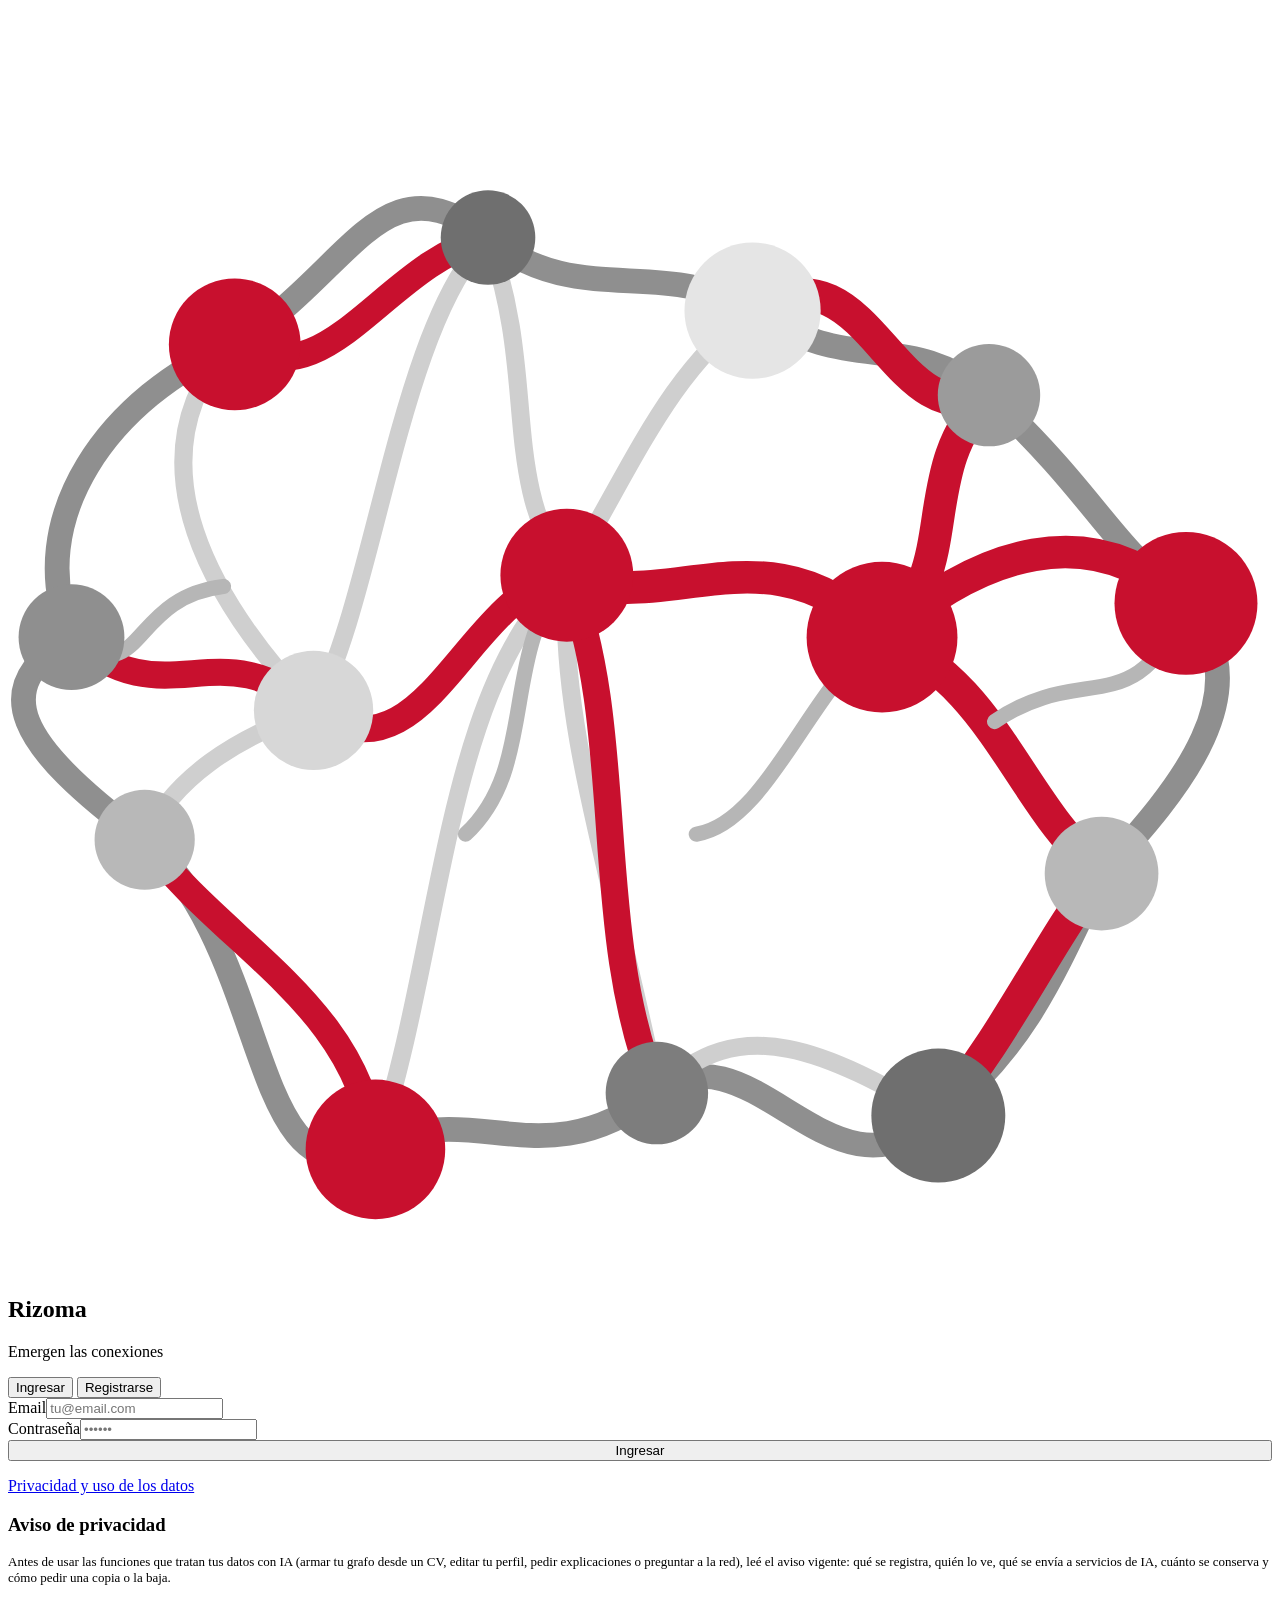
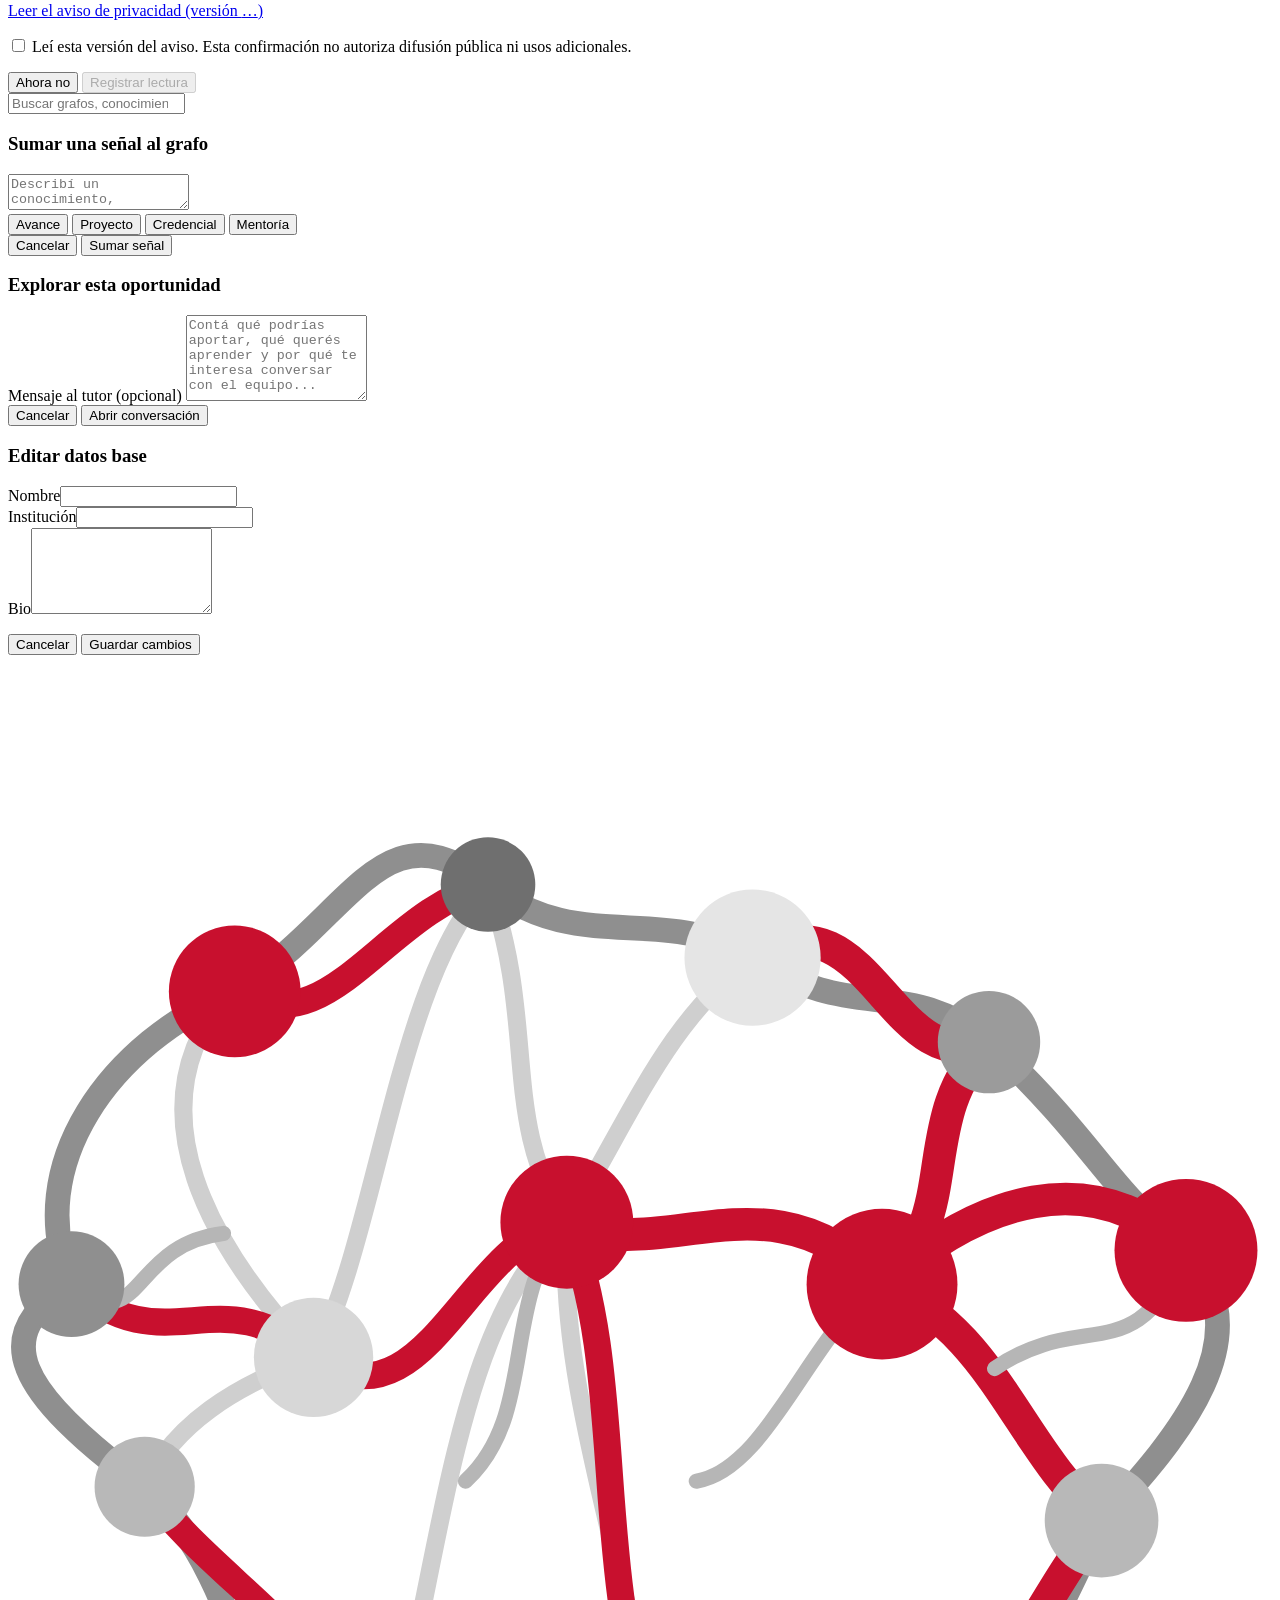
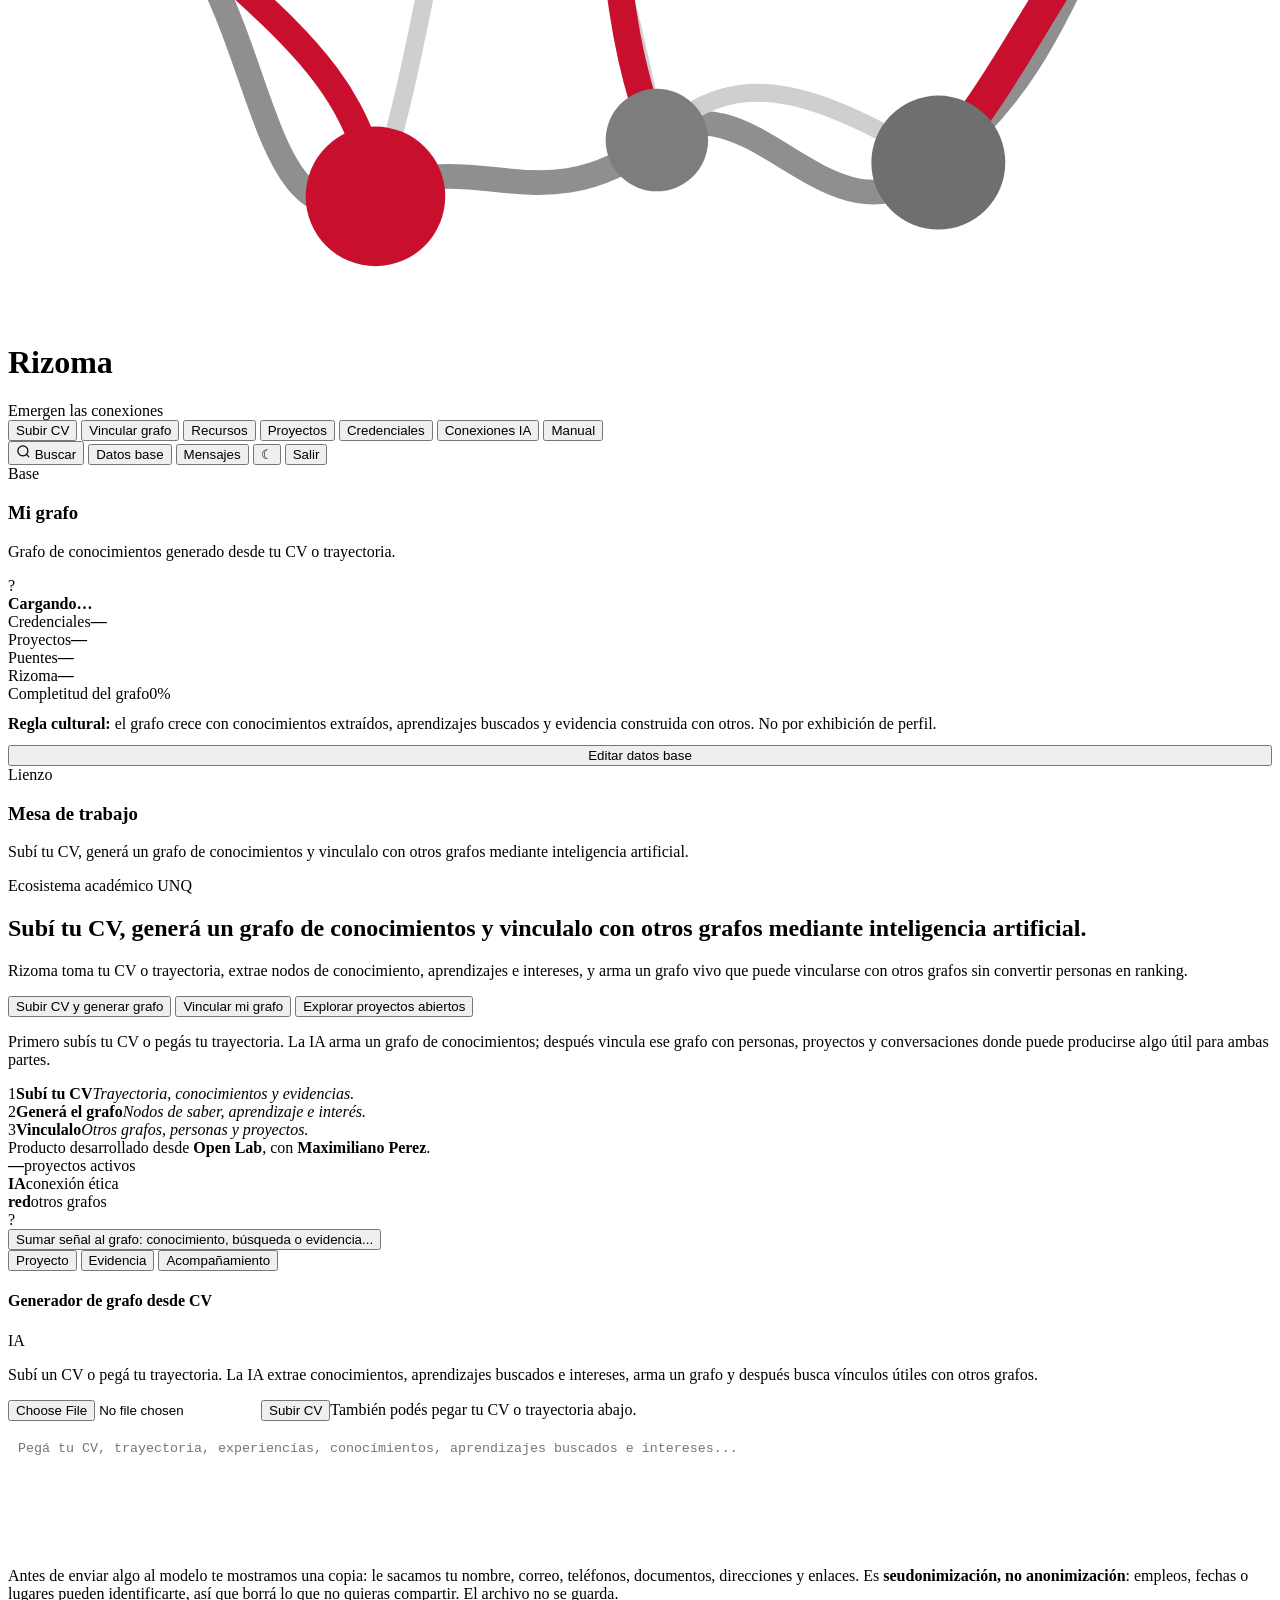
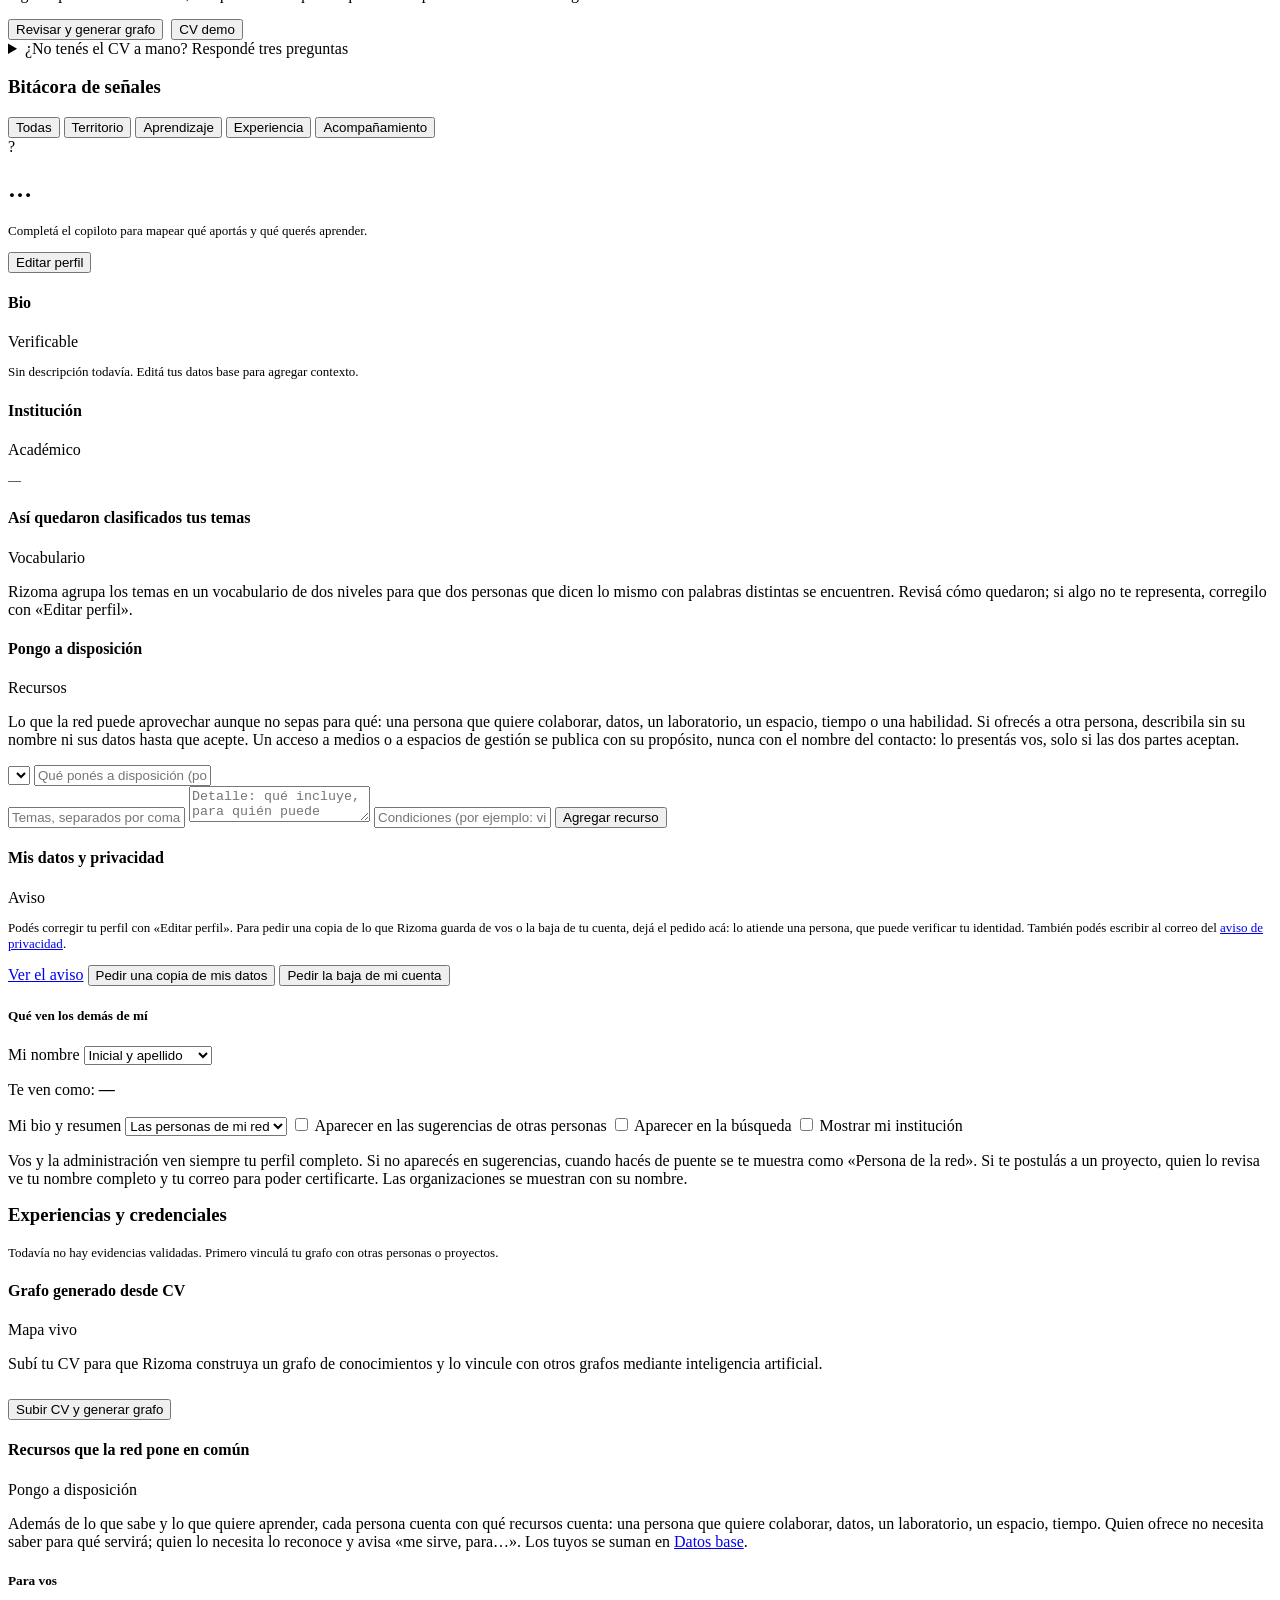
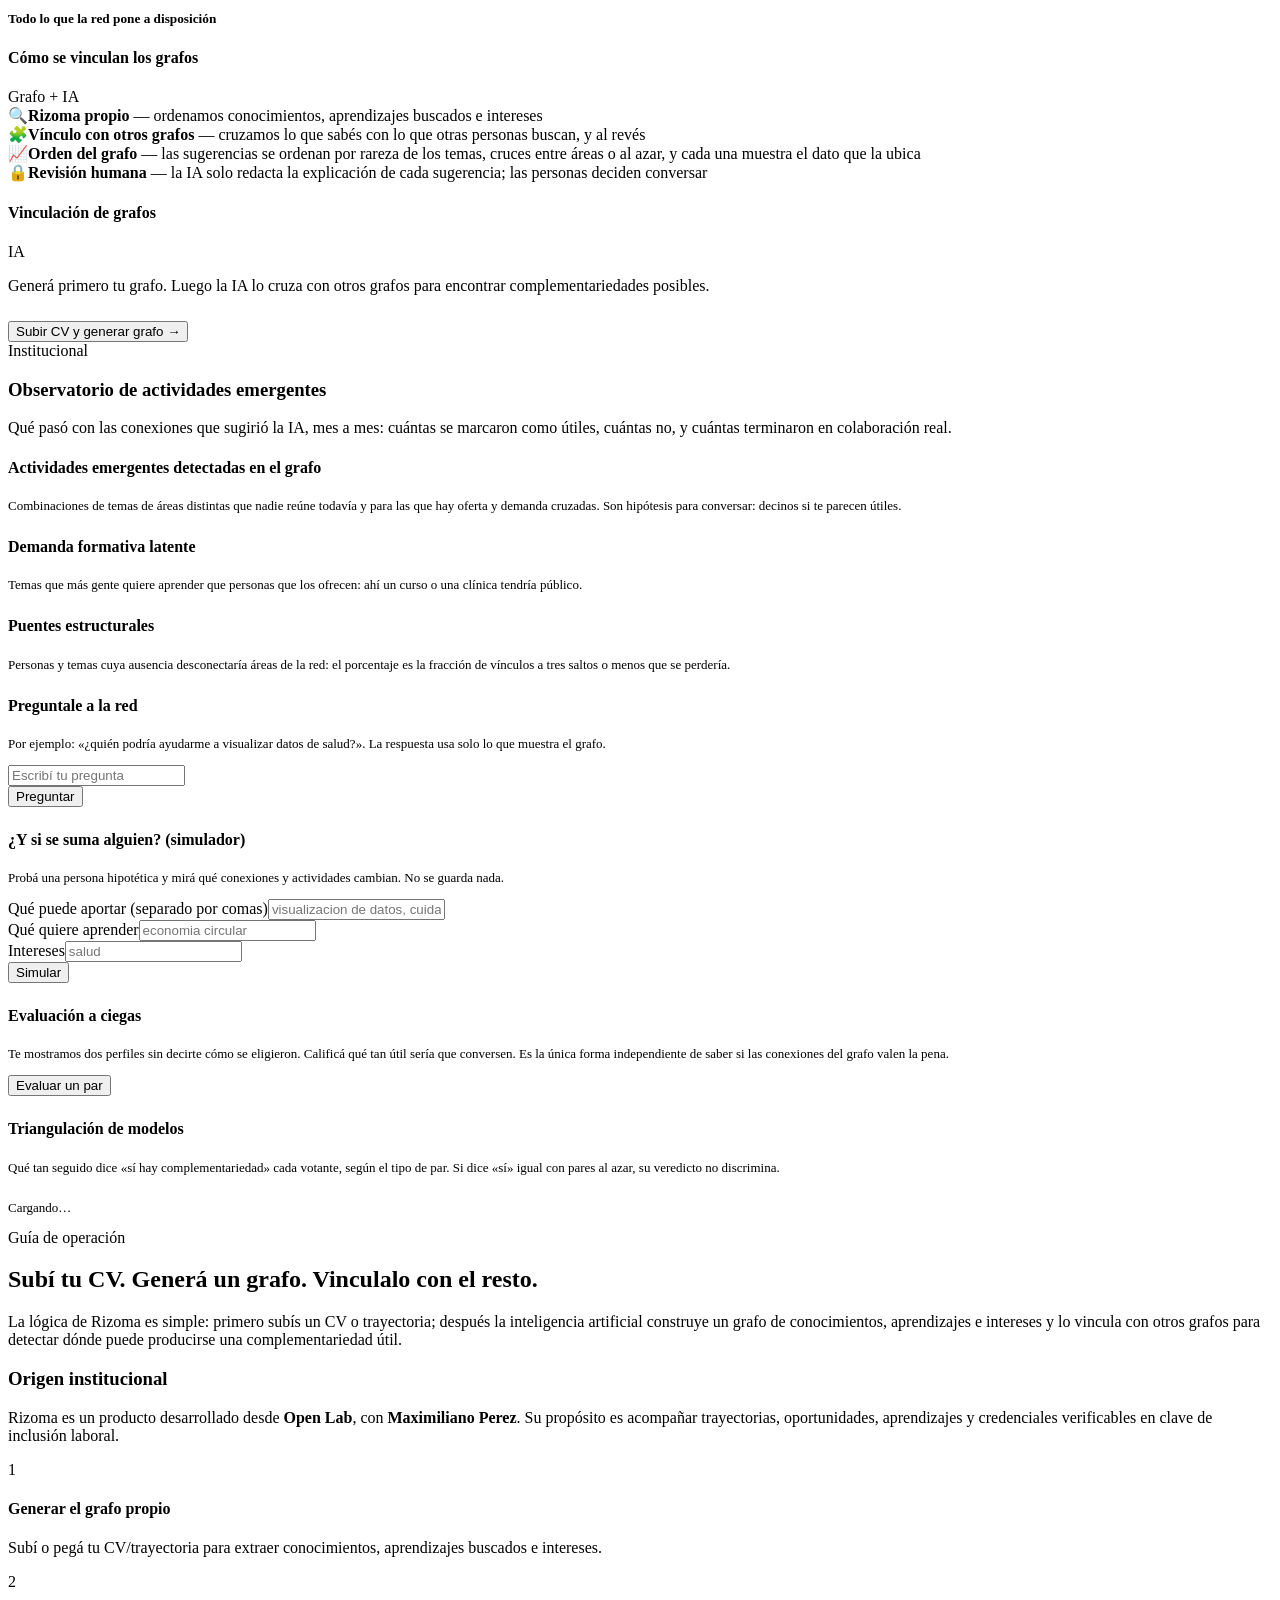
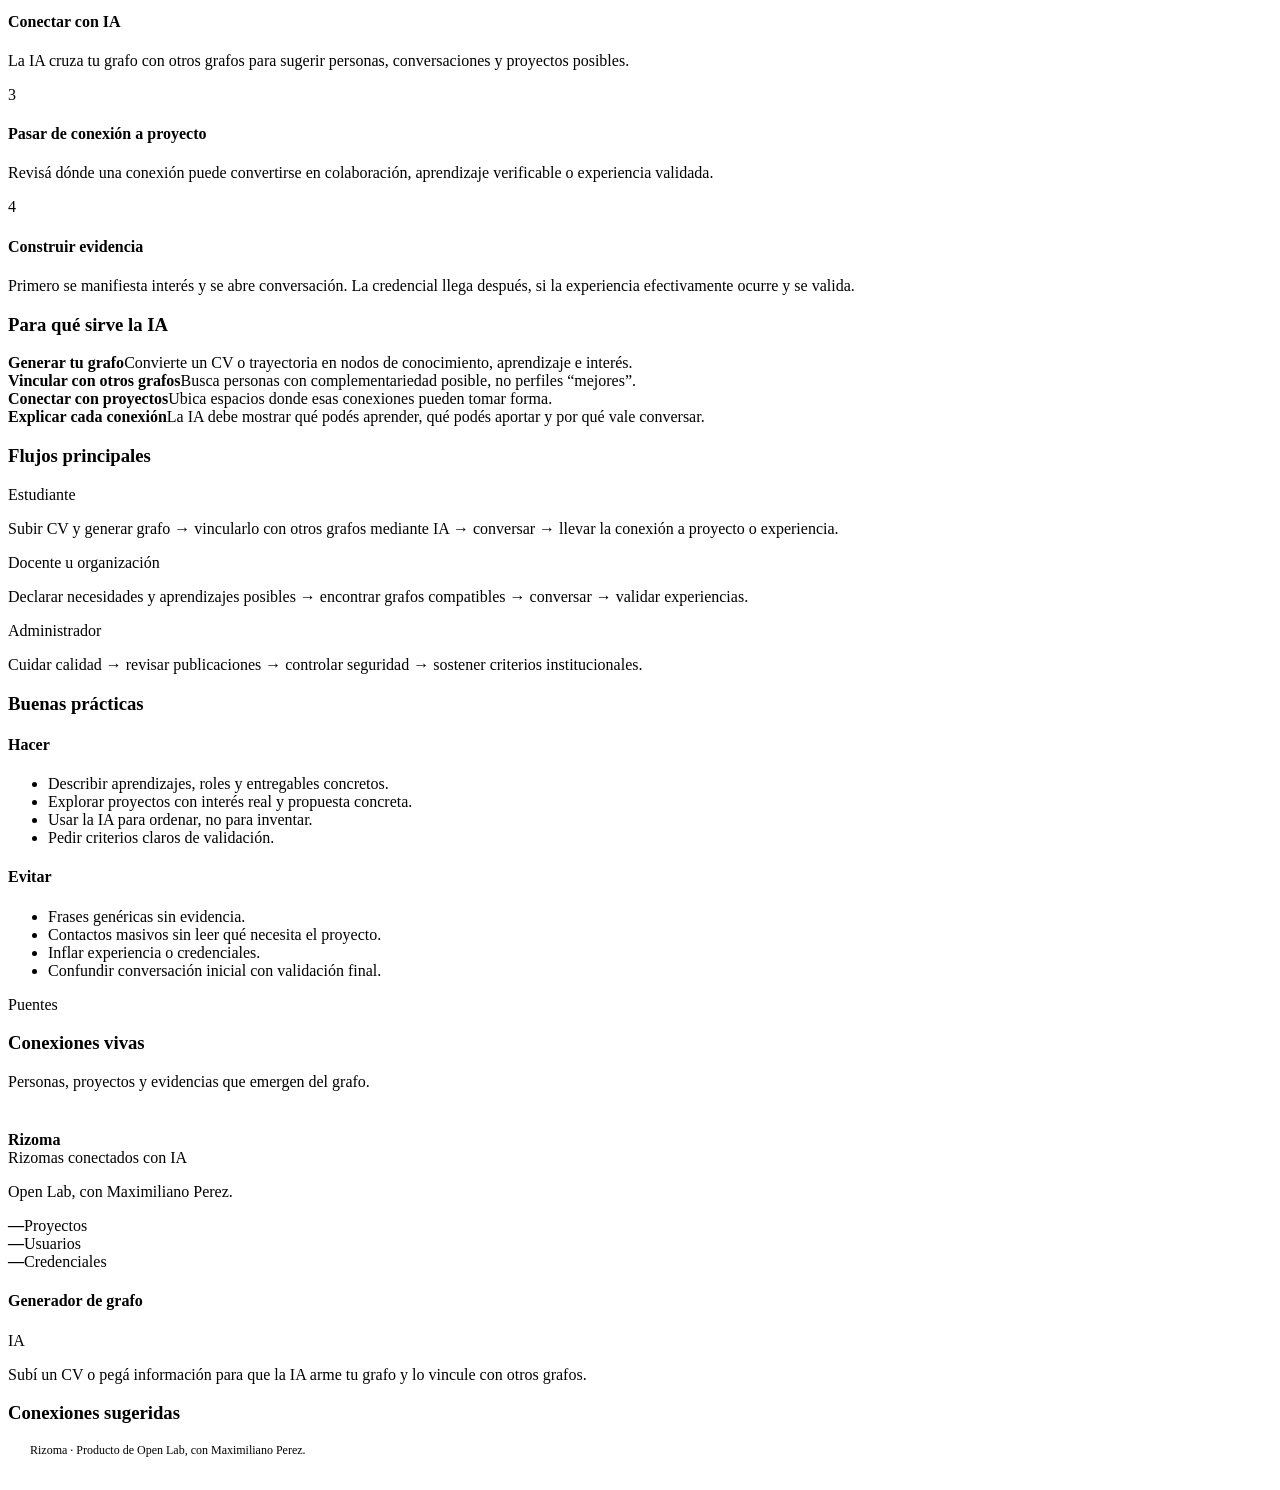
==== static/index.html @ 5f5f24c6 "Rizoma 2.2.0: carga guiada sin CV, temas clasificados, filtro de direcciones y tarjetas - Tres pregu" ====
<!doctype html>
<html lang="es" data-theme="">
<head>
  <meta charset="utf-8">
  <meta name="viewport" content="width=device-width, initial-scale=1">
  <meta name="description" content="Rizoma conecta personas y proyectos a través de los temas que comparten, incluso cuando el vínculo pasa por un tercero. Producto de Open Lab.">
  <title>Rizoma — Emergen las conexiones</title>
  <link rel="icon" href="static/favicon.svg?v=20260808-curves" type="image/svg+xml">
  <link rel="stylesheet" href="static/css/fonts.css?v=20261018-fuentes">
  <link rel="stylesheet" href="static/css/styles.css?v=20261031-mejoras">
</head>
<body>

<!-- ── Auth overlay ─────────────────────────────────────────────────────────── -->
<div class="auth-overlay" id="authOverlay">
  <div class="auth-box">
    <div class="auth-logo">
      <svg class="logo" viewBox="0 0 64 64" role="img" aria-label="Rizoma">
        <g transform="translate(32 31) scale(.285)" fill="none" stroke-linecap="round" stroke-linejoin="round">
          <path d="M-101 3C-110 -18 -94 -40 -72 -49C-51 -62 -46 -83 -27 -68C-11 -55 4 -65 20 -55C38 -43 47 -52 62 -40C82 -21 82 -15 97 -3C111 12 96 30 82 45C73 64 68 76 53 88C34 106 20 71 3 84C-18 100 -30 84 -47 94C-70 104 -65 59 -88 39C-111 22 -116 12 -101 3Z" stroke="#8f8f8f" stroke-width="4.4"/>
          <path d="M-73 -49C-91 -28 -76 -3 -58 16C-72 21 -83 28 -88 39M-58 16C-47 -4 -43 -52 -27 -68M-27 -68C-18 -43 -25 -26 -13 -8C-1 -28 5 -44 20 -55M-13 -8C-15 19 -3 52 3 84C18 68 35 78 53 88M-13 -8C-35 12 -35 58 -47 94" stroke="#cfcfcf" stroke-width="3.2"/>
          <path d="M20 -55C41 -68 44 -33 62 -40C48 -26 58 -9 43 3C60 -12 80 -19 97 -3M43 3C63 11 67 32 82 45C73 56 65 74 53 88M-13 -8C4 0 23 -18 43 3" stroke="#c8102e" stroke-width="5.8"/>
          <path d="M-58 16C-38 30 -31 -5 -13 -8C-2 20 -9 55 3 84M-101 3C-84 18 -75 1 -58 16M-47 94C-50 68 -74 58 -88 39M-72 -49C-55 -39 -46 -63 -27 -68" stroke="#c8102e" stroke-width="4.8"/>
          <path d="M-74 -6C-91 -4 -88 13 -101 3M10 38C23 36 31 10 43 3M63 18C79 7 88 19 97 -3M-31 38C-18 26 -25 6 -13 -8" stroke="#b6b6b6" stroke-width="2.7"/>
        </g>
        <g transform="translate(32 31) scale(.285)">
          <circle cx="-101" cy="3" r="9.4" fill="#8f8f8f"/>
          <circle cx="-72" cy="-49" r="11.7" fill="#c8102e"/>
          <circle cx="-27" cy="-68" r="8.4" fill="#6f6f6f"/>
          <circle cx="-58" cy="16" r="10.6" fill="#d7d7d7"/>
          <circle cx="-88" cy="39" r="8.9" fill="#b8b8b8"/>
          <circle cx="-47" cy="94" r="12.4" fill="#c8102e"/>
          <circle cx="3" cy="84" r="9.1" fill="#7d7d7d"/>
          <circle cx="-13" cy="-8" r="11.8" fill="#c8102e"/>
          <circle cx="20" cy="-55" r="12.1" fill="#e5e5e5"/>
          <circle cx="62" cy="-40" r="9.1" fill="#9b9b9b"/>
          <circle cx="97" cy="-3" r="12.7" fill="#c8102e"/>
          <circle cx="82" cy="45" r="10.1" fill="#b8b8b8"/>
          <circle cx="53" cy="88" r="11.9" fill="#6f6f6f"/>
          <circle cx="43" cy="3" r="13.4" fill="#c8102e"/>
        </g>
      </svg>
      <h2>Rizoma</h2>
      <p>Emergen las conexiones</p>
    </div>
    <div class="auth-tabs">
      <button class="auth-tab active" onclick="switchAuthTab('login')">Ingresar</button>
      <button class="auth-tab" onclick="switchAuthTab('register')">Registrarse</button>
    </div>
    <div id="authError" class="auth-error"></div>

    <div id="loginForm">
      <div class="form-group"><label>Email</label><input type="email" id="loginEmail" placeholder="tu@email.com"></div>
      <div class="form-group"><label>Contraseña</label><input type="password" id="loginPass" placeholder="••••••"></div>
      <button class="btn" style="width:100%" onclick="doLogin()">Ingresar</button>
    </div>

    <div id="registerForm" style="display:none">
      <div class="form-group"><label>Nombre completo</label><input type="text" id="regName" placeholder="Tu nombre"></div>
      <div class="form-group"><label>Email institucional</label><input type="email" id="regEmail" placeholder="tu@universidad.edu.ar"></div>
      <div class="form-group"><label>Contraseña</label><input type="password" id="regPass" placeholder="Mínimo 10 caracteres"></div>
      <div class="form-group">
        <label>Rol</label>
        <select id="regRole">
          <option value="student">Estudiante</option>
          <option value="teacher">Docente / Investigador</option>
          <option value="org">Organización</option>
        </select>
      </div>
      <div class="form-group"><label>Institución</label><input type="text" id="regInst" placeholder="Ej: UNQ, UNLP, UBA..."></div>
      <label class="aviso-check"><input type="checkbox" id="regAviso"> Leí el <a href="/privacidad" target="_blank" rel="noopener">aviso de privacidad</a>. Esta confirmación no autoriza difusión ni usos adicionales de mis datos.</label>
      <button class="btn" style="width:100%" onclick="doRegister()">Crear cuenta</button>
    </div>
    <p class="auth-privacidad"><a href="/privacidad" target="_blank" rel="noopener">Privacidad y uso de los datos</a></p>
  </div>
</div>

<!-- ── Aviso de privacidad pendiente ─────────────────────────────────────────── -->
<div class="modal-overlay" id="avisoOverlay">
  <div class="modal-box" role="dialog" aria-modal="true" aria-labelledby="avisoTitulo">
    <h3 id="avisoTitulo">Aviso de privacidad</h3>
    <p style="font-size:13px;color:var(--muted)">Antes de usar las funciones que tratan tus datos con IA (armar tu grafo desde un CV, editar tu perfil, pedir explicaciones o preguntar a la red), leé el aviso vigente: qué se registra, quién lo ve, qué se envía a servicios de IA, cuánto se conserva y cómo pedir una copia o la baja.</p>
    <p><a href="/privacidad" target="_blank" rel="noopener">Leer el aviso de privacidad (versión <span id="avisoVersion">…</span>)</a></p>
    <label class="aviso-check"><input type="checkbox" id="avisoLeido" onchange="document.getElementById('avisoConfirmar').disabled=!this.checked"> Leí esta versión del aviso. Esta confirmación no autoriza difusión pública ni usos adicionales.</label>
    <div class="modal-foot" style="margin-top:16px">
      <button class="btn secondary" onclick="cerrarAvisoPrivacidad()">Ahora no</button>
      <button class="btn" id="avisoConfirmar" disabled onclick="confirmarAvisoPrivacidad()">Registrar lectura</button>
    </div>
  </div>
</div>

<!-- ── Search overlay ───────────────────────────────────────────────────────── -->
<div class="overlay" id="sOverlay" onclick="if(event.target===this)closeSrch()">
  <div class="search-modal">
    <input id="sInput" type="search" placeholder="Buscar grafos, conocimientos, personas y proyectos..." oninput="filterSrch()" autocomplete="off">
    <div class="s-results" id="sResults"></div>
  </div>
</div>

<!-- ── Composer modal ───────────────────────────────────────────────────────── -->
<div class="modal-overlay" id="cOverlay" onclick="if(event.target===this)this.classList.remove('open')">
  <div class="modal-box">
    <h3>Sumar una señal al grafo</h3>
    <textarea id="cText" placeholder="Describí un conocimiento, búsqueda, aprendizaje o evidencia en construcción..."></textarea>
    <div class="modal-types">
      <button class="modal-type sel" onclick="selType(this)">Avance</button>
      <button class="modal-type" onclick="selType(this)">Proyecto</button>
      <button class="modal-type" onclick="selType(this)">Credencial</button>
      <button class="modal-type" onclick="selType(this)">Mentoría</button>
    </div>
    <div class="modal-foot">
      <button class="btn secondary" onclick="document.getElementById('cOverlay').classList.remove('open')">Cancelar</button>
      <button class="btn" onclick="submitPost()">Sumar señal</button>
    </div>
  </div>
</div>

<!-- ── Apply modal ──────────────────────────────────────────────────────────── -->
<div class="modal-overlay apply-modal" id="applyOverlay" onclick="if(event.target===this)this.classList.remove('open')">
  <div class="modal-box">
    <h3>Explorar esta oportunidad</h3>
    <div class="project-preview" id="applyProjectPreview"></div>
    <div class="form-group">
      <label>Mensaje al tutor (opcional)</label>
      <textarea id="applyMsg" placeholder="Contá qué podrías aportar, qué querés aprender y por qué te interesa conversar con el equipo..." style="min-height:80px"></textarea>
    </div>
    <div id="applyResult" style="display:none" class="safe-box"></div>
    <div class="modal-foot">
      <button class="btn secondary" onclick="document.getElementById('applyOverlay').classList.remove('open')">Cancelar</button>
      <button class="btn" id="applyBtn" onclick="confirmApply()">Abrir conversación</button>
    </div>
  </div>
</div>

<!-- ── Edit profile modal ───────────────────────────────────────────────────── -->
<div class="modal-overlay" id="editOverlay" onclick="if(event.target===this)this.classList.remove('open')">
  <div class="modal-box">
    <h3>Editar datos base</h3>
    <div class="edit-form">
      <div><label>Nombre</label><input type="text" id="editName"></div>
      <div><label>Institución</label><input type="text" id="editInst"></div>
      <div><label>Bio</label><textarea id="editBio" style="min-height:80px"></textarea></div>
    </div>
    <div class="modal-foot" style="margin-top:16px">
      <button class="btn secondary" onclick="document.getElementById('editOverlay').classList.remove('open')">Cancelar</button>
      <button class="btn" onclick="saveProfile()">Guardar cambios</button>
    </div>
  </div>
</div>

<div id="toasts"></div>

<header>
  <div class="brand">
    <svg class="logo" viewBox="0 0 64 64" role="img" aria-label="Rizoma">
      <g transform="translate(32 31) scale(.285)" fill="none" stroke-linecap="round" stroke-linejoin="round">
          <path d="M-101 3C-110 -18 -94 -40 -72 -49C-51 -62 -46 -83 -27 -68C-11 -55 4 -65 20 -55C38 -43 47 -52 62 -40C82 -21 82 -15 97 -3C111 12 96 30 82 45C73 64 68 76 53 88C34 106 20 71 3 84C-18 100 -30 84 -47 94C-70 104 -65 59 -88 39C-111 22 -116 12 -101 3Z" stroke="#8f8f8f" stroke-width="4.4"/>
          <path d="M-73 -49C-91 -28 -76 -3 -58 16C-72 21 -83 28 -88 39M-58 16C-47 -4 -43 -52 -27 -68M-27 -68C-18 -43 -25 -26 -13 -8C-1 -28 5 -44 20 -55M-13 -8C-15 19 -3 52 3 84C18 68 35 78 53 88M-13 -8C-35 12 -35 58 -47 94" stroke="#cfcfcf" stroke-width="3.2"/>
          <path d="M20 -55C41 -68 44 -33 62 -40C48 -26 58 -9 43 3C60 -12 80 -19 97 -3M43 3C63 11 67 32 82 45C73 56 65 74 53 88M-13 -8C4 0 23 -18 43 3" stroke="#c8102e" stroke-width="5.8"/>
          <path d="M-58 16C-38 30 -31 -5 -13 -8C-2 20 -9 55 3 84M-101 3C-84 18 -75 1 -58 16M-47 94C-50 68 -74 58 -88 39M-72 -49C-55 -39 -46 -63 -27 -68" stroke="#c8102e" stroke-width="4.8"/>
          <path d="M-74 -6C-91 -4 -88 13 -101 3M10 38C23 36 31 10 43 3M63 18C79 7 88 19 97 -3M-31 38C-18 26 -25 6 -13 -8" stroke="#b6b6b6" stroke-width="2.7"/>
        </g>
      <g transform="translate(32 31) scale(.285)">
        <circle cx="-101" cy="3" r="9.4" fill="#8f8f8f"/>
        <circle cx="-72" cy="-49" r="11.7" fill="#c8102e"/>
        <circle cx="-27" cy="-68" r="8.4" fill="#6f6f6f"/>
        <circle cx="-58" cy="16" r="10.6" fill="#d7d7d7"/>
        <circle cx="-88" cy="39" r="8.9" fill="#b8b8b8"/>
        <circle cx="-47" cy="94" r="12.4" fill="#c8102e"/>
        <circle cx="3" cy="84" r="9.1" fill="#7d7d7d"/>
        <circle cx="-13" cy="-8" r="11.8" fill="#c8102e"/>
        <circle cx="20" cy="-55" r="12.1" fill="#e5e5e5"/>
        <circle cx="62" cy="-40" r="9.1" fill="#9b9b9b"/>
        <circle cx="97" cy="-3" r="12.7" fill="#c8102e"/>
        <circle cx="82" cy="45" r="10.1" fill="#b8b8b8"/>
        <circle cx="53" cy="88" r="11.9" fill="#6f6f6f"/>
        <circle cx="43" cy="3" r="13.4" fill="#c8102e"/>
      </g>
    </svg>
    <div><h1>Rizoma</h1><span>Emergen las conexiones</span></div>
  </div>
  <nav>
    <button data-nav="inicio" class="active" onclick="showTab('inicio',this)">Subir CV</button>
    <button data-nav="rizoma" onclick="showTab('rizoma',this)">Vincular grafo</button>
    <button data-nav="recursos" onclick="showTab('recursos',this)">Recursos</button>
    <button data-nav="proyectos" onclick="showTab('proyectos',this)">Proyectos</button>
    <button data-nav="credenciales" onclick="showTab('credenciales',this)">Credenciales</button>
    <button data-nav="matches" class="icon-text-btn" onclick="showTab('matches',this)">Conexiones IA<span class="notif-count" id="matchNotifCount" style="display:none">0</span></button>
    <button data-nav="manual" onclick="showTab('manual',this)">Manual</button>
    <button data-nav="observatorio" id="navObservatorio" onclick="showTab('observatorio',this)" style="display:none">Observatorio</button>
  </nav>
  <div class="header-actions">
    <button class="search-btn" type="button" onclick="openSrch()" title="Buscar">
      <svg width="15" height="15" fill="none" stroke="currentColor" stroke-width="2" viewBox="0 0 24 24"><circle cx="11" cy="11" r="8"/><path d="m21 21-4.35-4.35"/></svg>
      <span>Buscar</span>
    </button>
    <button data-nav="perfil" class="icon-text-btn" onclick="showTab('perfil',this)">Datos base</button>
    <button data-nav="mensajes" class="icon-text-btn" onclick="showTab('mensajes',this)">Mensajes<span class="notif-count" id="notifCount" style="display:none">0</span></button>
    <button class="dark-btn" id="darkBtn" onclick="toggleDark()" title="Alternar modo oscuro">☾</button>
    <button class="logout-btn" onclick="logout()">Salir</button>
  </div>
</header>

<main class="rizoma-workspace">
  <!-- LEFT SIDEBAR -->
  <aside class="panel base-panel">
    <div class="head"><span class="panel-kicker">Base</span><h3>Mi grafo</h3><p>Grafo de conocimientos generado desde tu CV o trayectoria.</p></div>
    <div class="body">
      <div class="profile-cover"></div>
      <div class="profile">
        <div class="avatar" id="sidebarAvatar">?</div>
        <div><strong id="sidebarName">Cargando…</strong><span id="sidebarRole"></span></div>
      </div>
      <div class="kpis">
        <div class="kpi"><span>Credenciales</span><strong id="kpiCreds">—</strong></div>
        <div class="kpi"><span>Proyectos</span><strong id="kpiProjects">—</strong></div>
        <div class="kpi"><span>Puentes</span><strong id="kpiConns">—</strong></div>
        <div class="kpi"><span>Rizoma</span><strong id="kpiComp">—</strong></div>
      </div>
      <div class="progress-wrap">
        <div class="progress-label"><span>Completitud del grafo</span><span id="progPct">0%</span></div>
        <div class="progress-track"><div class="progress-fill" id="progFill" style="width:0%"></div></div>
        <div class="progress-hints" id="progHints"></div>
      </div>
      <div class="safe-box" style="margin-top:12px">
        <strong>Regla cultural:</strong> el grafo crece con conocimientos extraídos, aprendizajes buscados y evidencia construida con otros. No por exhibición de perfil.
      </div>
      <button class="btn" style="width:100%;margin-top:12px" onclick="showTab('perfil',document.querySelector('[data-nav=perfil]'))">Editar datos base</button>
    </div>
  </aside>

  <!-- CENTER -->
  <section class="panel workspace-panel">
    <div class="head"><span class="panel-kicker">Lienzo</span><h3>Mesa de trabajo</h3><p id="tabHelp">Subí tu CV, generá un grafo de conocimientos y vinculalo con otros grafos mediante inteligencia artificial.</p></div>
    <div class="body">

      <!-- INICIO -->
      <div id="inicio" class="tabs active">
        <div class="hero-strip">
          <div>
            <span class="eyebrow">Ecosistema académico UNQ</span>
            <h2>Subí tu CV, generá un grafo de conocimientos y vinculalo con otros grafos mediante inteligencia artificial.</h2>
            <p>Rizoma toma tu CV o trayectoria, extrae nodos de conocimiento, aprendizajes e intereses, y arma un grafo vivo que puede vincularse con otros grafos sin convertir personas en ranking.</p>
            <div class="hero-cta" aria-label="Acciones principales">
              <button class="hero-btn primary" onclick="showTab('inicio',document.querySelector('[data-nav=inicio]'));setTimeout(()=>document.getElementById('cv').focus(),160)">Subir CV y generar grafo</button>
              <button class="hero-btn secondary" onclick="showTab('rizoma',document.querySelector('[data-nav=rizoma]'))">Vincular mi grafo</button>
              <button class="hero-btn secondary" onclick="showTab('proyectos',document.querySelector('[data-nav=proyectos]'))">Explorar proyectos abiertos</button>
            </div>
            <p class="hero-cta-note">Primero subís tu CV o pegás tu trayectoria. La IA arma un grafo de conocimientos; después vincula ese grafo con personas, proyectos y conversaciones donde puede producirse algo útil para ambas partes.</p>
            <div class="hero-flow" aria-label="Flujo Rizoma">
              <div><span>1</span><strong>Subí tu CV</strong><em>Trayectoria, conocimientos y evidencias.</em></div>
              <div><span>2</span><strong>Generá el grafo</strong><em>Nodos de saber, aprendizaje e interés.</em></div>
              <div><span>3</span><strong>Vinculalo</strong><em>Otros grafos, personas y proyectos.</em></div>
            </div>
            <div class="institutional-note">
              Producto desarrollado desde <strong>Open Lab</strong>, con <strong>Maximiliano Perez</strong>.
            </div>
          </div>
          <div class="hero-metrics">
            <div><strong id="heroMetricProjects">—</strong><span>proyectos activos</span></div>
            <div><strong>IA</strong><span>conexión ética</span></div>
            <div><strong>red</strong><span>otros grafos</span></div>
          </div>
        </div>
        <div class="composer">
          <div class="composer-row">
            <div class="avatar" id="composerAvatar">?</div>
            <button class="composer-input" onclick="openComposer()">Sumar señal al grafo: conocimiento, búsqueda o evidencia...</button>
          </div>
          <div class="composer-actions">
            <button onclick="openComposer('Proyecto')">Proyecto</button>
            <button onclick="openComposer('Credencial')">Evidencia</button>
            <button onclick="openComposer('Mentoría')">Acompañamiento</button>
          </div>
        </div>
        <div class="card" style="margin-bottom:10px">
          <div class="card-top"><h4>Generador de grafo desde CV</h4><span class="badge blue">IA</span></div>
          <p>Subí un CV o pegá tu trayectoria. La IA extrae conocimientos, aprendizajes buscados e intereses, arma un grafo y después busca vínculos útiles con otros grafos.</p>
          <div class="cv-upload-box"><input type="file" id="cvFile" accept=".txt,.md,.csv,.pdf,.doc,.docx" onchange="handleCvFile(this.files[0])"><button class="btn secondary" onclick="document.getElementById('cvFile').click()">Subir CV</button><span id="cvFileName">También podés pegar tu CV o trayectoria abajo.</span></div><textarea id="cv" style="width:100%;min-height:96px;margin-top:10px;border:1px solid var(--line);border-radius:var(--r);padding:10px;resize:vertical;background:var(--soft);color:var(--ink)" placeholder="Pegá tu CV, trayectoria, experiencias, conocimientos, aprendizajes buscados e intereses..." oninput="if(!this.value.trim())reiniciarVistaPrevia()"></textarea>
          <p class="cv-nota">Antes de enviar algo al modelo te mostramos una copia: le sacamos tu nombre, correo, teléfonos, documentos, direcciones y enlaces. Es <strong>seudonimización, no anonimización</strong>: empleos, fechas o lugares pueden identificarte, así que borrá lo que no quieras compartir. El archivo no se guarda.</p>
          <p class="cv-revision-nota" id="cvRevision" hidden></p>
          <div style="display:flex;gap:8px;margin-top:10px;flex-wrap:wrap">
            <button class="btn" id="buildBtn" onclick="buildProfile()">Revisar y generar grafo</button>
            <button class="btn secondary" onclick="demoProfile()">CV demo</button>
          </div>
          <details class="carga-guiada">
            <summary>¿No tenés el CV a mano? Respondé tres preguntas</summary>
            <p class="cv-nota">Sirve igual que un currículum y no hace falta trayectoria formal. Separá cada cosa con comas.</p>
            <label>¿Qué sabés hacer?<input id="guiaSabe" type="text" maxlength="400" placeholder="Por ejemplo: gestión de turnos, Python, coordinar talleres"></label>
            <label>¿Qué querés aprender?<input id="guiaQuiere" type="text" maxlength="400" placeholder="Por ejemplo: análisis de datos, historia clínica digital"></label>
            <label>¿Qué te interesa?<input id="guiaInteresa" type="text" maxlength="400" placeholder="Por ejemplo: salud comunitaria, economía social"></label>
            <button class="btn" onclick="guardarCargaGuiada()">Guardar y armar mi grafo</button>
          </details>
        </div>
        <h3 class="section-title signal-title">Bitácora de señales</h3>
        <div class="filter-bar signal-filters">
          <button class="fpill active" onclick="filterFeed('all',this)">Todas</button>
          <button class="fpill" onclick="filterFeed('extension',this)">Territorio</button>
          <button class="fpill" onclick="filterFeed('aprendizaje',this)">Aprendizaje</button>
          <button class="fpill" onclick="filterFeed('pasantia',this)">Experiencia</button>
          <button class="fpill" onclick="filterFeed('mentoria',this)">Acompañamiento</button>
        </div>
        <div class="feed" id="mainFeed"><div class="spinner"></div></div>
      </div>

      <!-- PERFIL -->
      <div id="perfil" class="tabs">
        <div class="profile-hero">
          <div class="profile-hero-cover"></div>
          <div class="profile-hero-body">
            <div class="profile-photo-lg" id="heroAvatar">?</div>
            <div>
              <h2 id="heroName">…</h2>
              <p id="heroSummary" style="color:var(--muted);font-size:13px">Completá el copiloto para mapear qué aportás y qué querés aprender.</p>
              <div class="chips" id="heroTags"></div>
            </div>
            <button class="btn" onclick="openEditProfile()">Editar perfil</button>
          </div>
        </div>
        <div class="grid-2">
          <div class="card"><div class="card-top"><h4>Bio</h4><span class="badge green">Verificable</span></div><p id="heroBio" style="color:var(--muted);font-size:13px">Sin descripción todavía. Editá tus datos base para agregar contexto.</p></div>
          <div class="card"><div class="card-top"><h4>Institución</h4><span class="badge blue">Académico</span></div><p id="heroInst" style="color:var(--muted);font-size:13px">—</p></div>
        </div>
        <div class="card mis-temas" id="misTemas">
          <div class="card-top"><h4>Así quedaron clasificados tus temas</h4><span class="badge blue">Vocabulario</span></div>
          <p class="cv-nota">Rizoma agrupa los temas en un vocabulario de dos niveles para que dos personas que dicen lo mismo con palabras distintas se encuentren. Revisá cómo quedaron; si algo no te representa, corregilo con «Editar perfil».</p>
          <div id="misTemasLista"><div class="spinner"></div></div>
        </div>
        <div class="card recursos-mios" id="misRecursos">
          <div class="card-top"><h4>Pongo a disposición</h4><span class="badge blue">Recursos</span></div>
          <p class="rec-nota">Lo que la red puede aprovechar aunque no sepas para qué: una persona que quiere colaborar, datos, un laboratorio, un espacio, tiempo o una habilidad. Si ofrecés a otra persona, describila sin su nombre ni sus datos hasta que acepte. Un acceso a medios o a espacios de gestión se publica con su propósito, nunca con el nombre del contacto: lo presentás vos, solo si las dos partes aceptan.</p>
          <div id="misRecursosLista"><div class="spinner"></div></div>
          <div class="recurso-form">
            <div class="recurso-fila">
              <select id="recTipo" aria-label="Tipo de recurso"></select>
              <input id="recTitulo" type="text" maxlength="140" placeholder="Qué ponés a disposición (por ejemplo: una colega que trabaja IA y quiere colaborar)">
            </div>
            <input id="recTemas" type="text" placeholder="Temas, separados por comas">
            <textarea id="recDetalle" maxlength="500" placeholder="Detalle: qué incluye, para quién puede servir"></textarea>
            <input id="recCondiciones" type="text" maxlength="140" placeholder="Condiciones (por ejemplo: virtual, sin costo, dos tardes por semana)">
            <label id="recAceptoFila" hidden><input type="checkbox" id="recAcepto"> La persona ofrecida aceptó que se publique su descripción.</label>
            <button class="btn" onclick="agregarRecurso()">Agregar recurso</button>
          </div>
        </div>
        <div class="card mis-datos" id="misDatos">
          <div class="card-top"><h4>Mis datos y privacidad</h4><span class="badge" id="misDatosAviso">Aviso</span></div>
          <p style="color:var(--muted);font-size:13px">Podés corregir tu perfil con «Editar perfil». Para pedir una copia de lo que Rizoma guarda de vos o la baja de tu cuenta, dejá el pedido acá: lo atiende una persona, que puede verificar tu identidad. También podés escribir al correo del <a href="/privacidad" target="_blank" rel="noopener">aviso de privacidad</a>.</p>
          <div class="mis-datos-acciones">
            <a class="btn secondary" href="/privacidad" target="_blank" rel="noopener">Ver el aviso</a>
            <button class="btn secondary" onclick="pedirPrivacidad('acceso')">Pedir una copia de mis datos</button>
            <button class="btn secondary" onclick="pedirPrivacidad('supresion')">Pedir la baja de mi cuenta</button>
          </div>
          <div id="misSolicitudes" style="margin-top:10px"></div>
          <div class="visibilidad" id="visibilidadPanel">
            <h5>Qué ven los demás de mí</h5>
            <label class="vis-fila"><span>Mi nombre</span>
              <select id="visNombre" onchange="guardarVisibilidad({nombre:this.value})">
                <option value="abreviado">Inicial y apellido</option>
                <option value="completo">Nombre completo</option>
              </select>
            </label>
            <p class="vis-vista">Te ven como: <strong id="visComoTeVen">—</strong></p>
            <label class="vis-fila"><span>Mi bio y resumen</span>
              <select id="visBio" onchange="guardarVisibilidad({bio:this.value})">
                <option value="conjunto">Las personas de mi red</option>
                <option value="nadie">Nadie</option>
              </select>
            </label>
            <label class="vis-check"><input type="checkbox" id="visSugerencias" onchange="guardarVisibilidad({sugerencias:this.checked})"> Aparecer en las sugerencias de otras personas</label>
            <label class="vis-check"><input type="checkbox" id="visBusqueda" onchange="guardarVisibilidad({busqueda:this.checked})"> Aparecer en la búsqueda</label>
            <label class="vis-check"><input type="checkbox" id="visInstitucion" onchange="guardarVisibilidad({institucion:this.checked})"> Mostrar mi institución</label>
            <p class="vis-nota">Vos y la administración ven siempre tu perfil completo. Si no aparecés en sugerencias, cuando hacés de puente se te muestra como «Persona de la red». Si te postulás a un proyecto, quien lo revisa ve tu nombre completo y tu correo para poder certificarte. Las organizaciones se muestran con su nombre.</p>
          </div>
        </div>
        <h3 class="section-title" style="margin-top:14px">Experiencias y credenciales</h3>
        <div class="feed" id="profileCredsFeed"><p style="color:var(--muted);font-size:13px">Todavía no hay evidencias validadas. Primero vinculá tu grafo con otras personas o proyectos.</p></div>
      </div>

      <!-- VER TU RIZOMA -->
      <div id="rizoma" class="tabs">
        <div id="rizomaView" class="rizoma-view">
          <div class="card">
            <div class="card-top"><h4>Grafo generado desde CV</h4><span class="badge blue">Mapa vivo</span></div>
            <p>Subí tu CV para que Rizoma construya un grafo de conocimientos y lo vincule con otros grafos mediante inteligencia artificial.</p>
            <button class="btn" style="margin-top:10px" onclick="showTab('inicio',document.querySelector('[data-nav=inicio]'));setTimeout(()=>document.getElementById('cv').focus(),200)">Subir CV y generar grafo</button>
          </div>
        </div>
      </div>

      <!-- RECURSOS -->
      <div id="recursos" class="tabs">
        <section class="card rec-bloque">
          <div class="card-top"><h4>Recursos que la red pone en común</h4><span class="badge blue">Pongo a disposición</span></div>
          <p class="rec-nota">Además de lo que sabe y lo que quiere aprender, cada persona cuenta con qué recursos cuenta: una persona que quiere colaborar, datos, un laboratorio, un espacio, tiempo. Quien ofrece no necesita saber para qué servirá; quien lo necesita lo reconoce y avisa «me sirve, para…». Los tuyos se suman en <a href="#" onclick="showTab('perfil',document.querySelector('[data-nav=perfil]'));setTimeout(()=>document.getElementById('misRecursos')?.scrollIntoView({behavior:'smooth'}),150);return false">Datos base</a>.</p>
          <div id="recSeguimiento"></div>
          <h5 class="rec-sub">Para vos</h5>
          <div id="recParaMi"><div class="spinner"></div></div>
          <h5 class="rec-sub">Todo lo que la red pone a disposición</h5>
          <div class="rec-filtros" id="recFiltros"></div>
          <div id="recRed"><div class="spinner"></div></div>
        </section>
      </div>

      <!-- PROYECTOS -->
      <div id="proyectos" class="tabs">
        <div class="feed" id="projectsFeed"><div class="spinner"></div></div>
      </div>

      <!-- CREDENCIALES -->
      <div id="credenciales" class="tabs">
        <div id="credsFeed" class="feed"><div class="spinner"></div></div>
      </div>

      <!-- MATCHES IA -->
      <div id="matches" class="tabs">
        <div class="algo-box">
          <div class="card-top"><h4>Cómo se vinculan los grafos</h4><span class="badge blue">Grafo + IA</span></div>
          <div class="algo-row"><span class="algo-icon">🔍</span><span><strong>Rizoma propio</strong> — ordenamos conocimientos, aprendizajes buscados e intereses</span></div>
          <div class="algo-row"><span class="algo-icon">🧩</span><span><strong>Vínculo con otros grafos</strong> — cruzamos lo que sabés con lo que otras personas buscan, y al revés</span></div>
          <div class="algo-row"><span class="algo-icon">📈</span><span><strong>Orden del grafo</strong> — las sugerencias se ordenan por rareza de los temas, cruces entre áreas o al azar, y cada una muestra el dato que la ubica</span></div>
          <div class="algo-row"><span class="algo-icon">🔒</span><span><strong>Revisión humana</strong> — la IA solo redacta la explicación de cada sugerencia; las personas deciden conversar</span></div>
        </div>
        <div class="feed" id="notificationsFeed"></div>
        <div class="feed" id="matchesFeed">
          <div class="card">
            <div class="card-top"><h4>Vinculación de grafos</h4><span class="badge blue">IA</span></div>
            <p>Generá primero tu grafo. Luego la IA lo cruza con otros grafos para encontrar complementariedades posibles.</p>
            <button class="btn" style="margin-top:10px" onclick="showTab('inicio',document.querySelector('[data-nav=inicio]'));setTimeout(()=>document.getElementById('cv').focus(),200)">Subir CV y generar grafo →</button>
          </div>
        </div>
      </div>

      <!-- OBSERVATORIO -->
      <div id="observatorio" class="tabs">
        <div class="head" style="margin-bottom:16px">
          <span class="panel-kicker">Institucional</span>
          <h3>Observatorio de actividades emergentes</h3>
          <p>Qué pasó con las conexiones que sugirió la IA, mes a mes: cuántas se marcaron como útiles, cuántas no, y cuántas terminaron en colaboración real.</p>
        </div>
        <div class="head" style="margin-bottom:8px">
          <h4>Actividades emergentes detectadas en el grafo</h4>
          <p style="font-size:13px">Combinaciones de temas de áreas distintas que nadie reúne todavía y para las que hay oferta y demanda cruzadas. Son hipótesis para conversar: decinos si te parecen útiles.</p>
        </div>
        <div id="actividadesBody" class="feed" style="margin-bottom:24px"></div>

        <div class="head" style="margin-bottom:8px">
          <h4>Demanda formativa latente</h4>
          <p style="font-size:13px">Temas que más gente quiere aprender que personas que los ofrecen: ahí un curso o una clínica tendría público.</p>
        </div>
        <div id="demandaBody" class="feed" style="margin-bottom:24px"></div>

        <div class="head" style="margin-bottom:8px">
          <h4>Puentes estructurales</h4>
          <p style="font-size:13px">Personas y temas cuya ausencia desconectaría áreas de la red: el porcentaje es la fracción de vínculos a tres saltos o menos que se perdería.</p>
        </div>
        <div id="puentesBody" class="feed" style="margin-bottom:24px"></div>

        <div class="head" style="margin-bottom:8px">
          <h4>Preguntale a la red</h4>
          <p style="font-size:13px">Por ejemplo: «¿quién podría ayudarme a visualizar datos de salud?». La respuesta usa solo lo que muestra el grafo.</p>
        </div>
        <div class="card" style="margin-bottom:24px">
          <div class="form-group"><input type="text" id="preguntaInput" maxlength="400" placeholder="Escribí tu pregunta"></div>
          <button class="btn" onclick="preguntarRed()">Preguntar</button>
          <div id="preguntaOut" style="margin-top:12px"></div>
        </div>

        <div class="head" style="margin-bottom:8px">
          <h4>¿Y si se suma alguien? (simulador)</h4>
          <p style="font-size:13px">Probá una persona hipotética y mirá qué conexiones y actividades cambian. No se guarda nada.</p>
        </div>
        <div class="card" style="margin-bottom:24px">
          <div class="form-group"><label>Qué puede aportar (separado por comas)</label><input type="text" id="simOfrece" placeholder="visualizacion de datos, cuidado"></div>
          <div class="form-group"><label>Qué quiere aprender</label><input type="text" id="simQuiere" placeholder="economia circular"></div>
          <div class="form-group"><label>Intereses</label><input type="text" id="simIntereses" placeholder="salud"></div>
          <button class="btn" onclick="simularRed()">Simular</button>
          <div id="simOut" style="margin-top:12px"></div>
        </div>

        <div class="head" style="margin-bottom:8px">
          <h4>Evaluación a ciegas</h4>
          <p style="font-size:13px">Te mostramos dos perfiles sin decirte cómo se eligieron. Calificá qué tan útil sería que conversen. Es la única forma independiente de saber si las conexiones del grafo valen la pena.</p>
        </div>
        <div class="card" style="margin-bottom:24px">
          <div id="evalBody"><button class="btn" onclick="cargarEvaluacion()">Evaluar un par</button></div>
          <div id="evalResumen" style="margin-top:12px"></div>
        </div>

        <div class="head" style="margin-bottom:8px">
          <h4>Triangulación de modelos</h4>
          <p style="font-size:13px">Qué tan seguido dice «sí hay complementariedad» cada votante, según el tipo de par. Si dice «sí» igual con pares al azar, su veredicto no discrimina.</p>
        </div>
        <div id="triangBody" class="feed" style="margin-bottom:24px"></div>
        <div id="observatorioBody">
          <p style="color:var(--muted);font-size:13px">Cargando…</p>
        </div>
      </div>

      <!-- MANUAL -->
      <div id="manual" class="tabs">
        <div class="manual-hero">
          <span class="eyebrow">Guía de operación</span>
          <h2>Subí tu CV. Generá un grafo. Vinculalo con el resto.</h2>
          <p>La lógica de Rizoma es simple: primero subís un CV o trayectoria; después la inteligencia artificial construye un grafo de conocimientos, aprendizajes e intereses y lo vincula con otros grafos para detectar dónde puede producirse una complementariedad útil.</p>
        </div>

        <section class="manual-section institutional-origin">
          <h3>Origen institucional</h3>
          <p>Rizoma es un producto desarrollado desde <strong>Open Lab</strong>, con <strong>Maximiliano Perez</strong>. Su propósito es acompañar trayectorias, oportunidades, aprendizajes y credenciales verificables en clave de inclusión laboral.</p>
        </section>

        <div class="manual-grid">
          <article class="manual-card">
            <span class="manual-num">1</span>
            <h4>Generar el grafo propio</h4>
            <p>Subí o pegá tu CV/trayectoria para extraer conocimientos, aprendizajes buscados e intereses.</p>
          </article>
          <article class="manual-card">
            <span class="manual-num">2</span>
            <h4>Conectar con IA</h4>
            <p>La IA cruza tu grafo con otros grafos para sugerir personas, conversaciones y proyectos posibles.</p>
          </article>
          <article class="manual-card">
            <span class="manual-num">3</span>
            <h4>Pasar de conexión a proyecto</h4>
            <p>Revisá dónde una conexión puede convertirse en colaboración, aprendizaje verificable o experiencia validada.</p>
          </article>
          <article class="manual-card">
            <span class="manual-num">4</span>
            <h4>Construir evidencia</h4>
            <p>Primero se manifiesta interés y se abre conversación. La credencial llega después, si la experiencia efectivamente ocurre y se valida.</p>
          </article>
        </div>

        <section class="manual-section">
          <h3>Para qué sirve la IA</h3>
          <div class="manual-list">
            <div><strong>Generar tu grafo</strong><span>Convierte un CV o trayectoria en nodos de conocimiento, aprendizaje e interés.</span></div>
            <div><strong>Vincular con otros grafos</strong><span>Busca personas con complementariedad posible, no perfiles “mejores”.</span></div>
            <div><strong>Conectar con proyectos</strong><span>Ubica espacios donde esas conexiones pueden tomar forma.</span></div>
            <div><strong>Explicar cada conexión</strong><span>La IA debe mostrar qué podés aprender, qué podés aportar y por qué vale conversar.</span></div>
          </div>
        </section>

        <section class="manual-section">
          <h3>Flujos principales</h3>
          <div class="manual-flow">
            <div><span>Estudiante</span><p>Subir CV y generar grafo → vincularlo con otros grafos mediante IA → conversar → llevar la conexión a proyecto o experiencia.</p></div>
            <div><span>Docente u organización</span><p>Declarar necesidades y aprendizajes posibles → encontrar grafos compatibles → conversar → validar experiencias.</p></div>
            <div><span>Administrador</span><p>Cuidar calidad → revisar publicaciones → controlar seguridad → sostener criterios institucionales.</p></div>
          </div>
        </section>

        <section class="manual-section">
          <h3>Buenas prácticas</h3>
          <div class="manual-do-dont">
            <div>
              <h4>Hacer</h4>
              <ul>
                <li>Describir aprendizajes, roles y entregables concretos.</li>
                <li>Explorar proyectos con interés real y propuesta concreta.</li>
                <li>Usar la IA para ordenar, no para inventar.</li>
                <li>Pedir criterios claros de validación.</li>
              </ul>
            </div>
            <div>
              <h4>Evitar</h4>
              <ul>
                <li>Frases genéricas sin evidencia.</li>
                <li>Contactos masivos sin leer qué necesita el proyecto.</li>
                <li>Inflar experiencia o credenciales.</li>
                <li>Confundir conversación inicial con validación final.</li>
              </ul>
            </div>
          </div>
        </section>
      </div>

      <!-- MENSAJES -->
      <div id="mensajes" class="tabs">
        <div class="feed" id="msgsFeed"><div class="spinner"></div></div>
      </div>

    </div>
  </section>

  <!-- RIGHT SIDEBAR -->
  <aside class="panel connection-panel">
    <div class="head"><span class="panel-kicker">Puentes</span><h3>Conexiones vivas</h3><p>Personas, proyectos y evidencias que emergen del grafo.</p></div>
    <div class="body">
      <div class="inst-card">
        <div class="inst-banner">
          <svg width="20" height="20" fill="none" viewBox="0 0 24 24" stroke="rgba(255,255,255,.8)" stroke-width="1.5"><path d="M12 3L2 9l10 6 10-6-10-6zM2 17l10 6 10-6M2 13l10 6 10-6"/></svg>
          <div><strong>Rizoma</strong><span style="display:block">Rizomas conectados con IA</span></div>
        </div>
        <div class="inst-body">
          <p class="origin-copy">Open Lab, con Maximiliano Perez.</p>
          <div class="inst-stats">
            <div class="inst-stat"><strong id="statProjects">—</strong><span>Proyectos</span></div>
            <div class="inst-stat"><strong id="statUsers">—</strong><span>Usuarios</span></div>
            <div class="inst-stat"><strong id="statCreds">—</strong><span>Credenciales</span></div>
          </div>
        </div>
      </div>
      <div id="aiProfile" class="card" style="margin-bottom:10px">
        <div class="card-top"><h4>Generador de grafo</h4><span class="badge">IA</span></div>
        <p>Subí un CV o pegá información para que la IA arme tu grafo y lo vincule con otros grafos.</p>
      </div>
      <h3 class="section-title">Conexiones sugeridas</h3>
      <div class="feed" id="matchesList"></div>
    </div>
  </aside>
</main>

<footer style="padding:0 22px 24px;color:var(--muted);font-size:12px">
  Rizoma · Producto de Open Lab, con Maximiliano Perez.
</footer>

<script src="static/js/app.js?v=20261031-mejoras"></script>
</body>
</html>
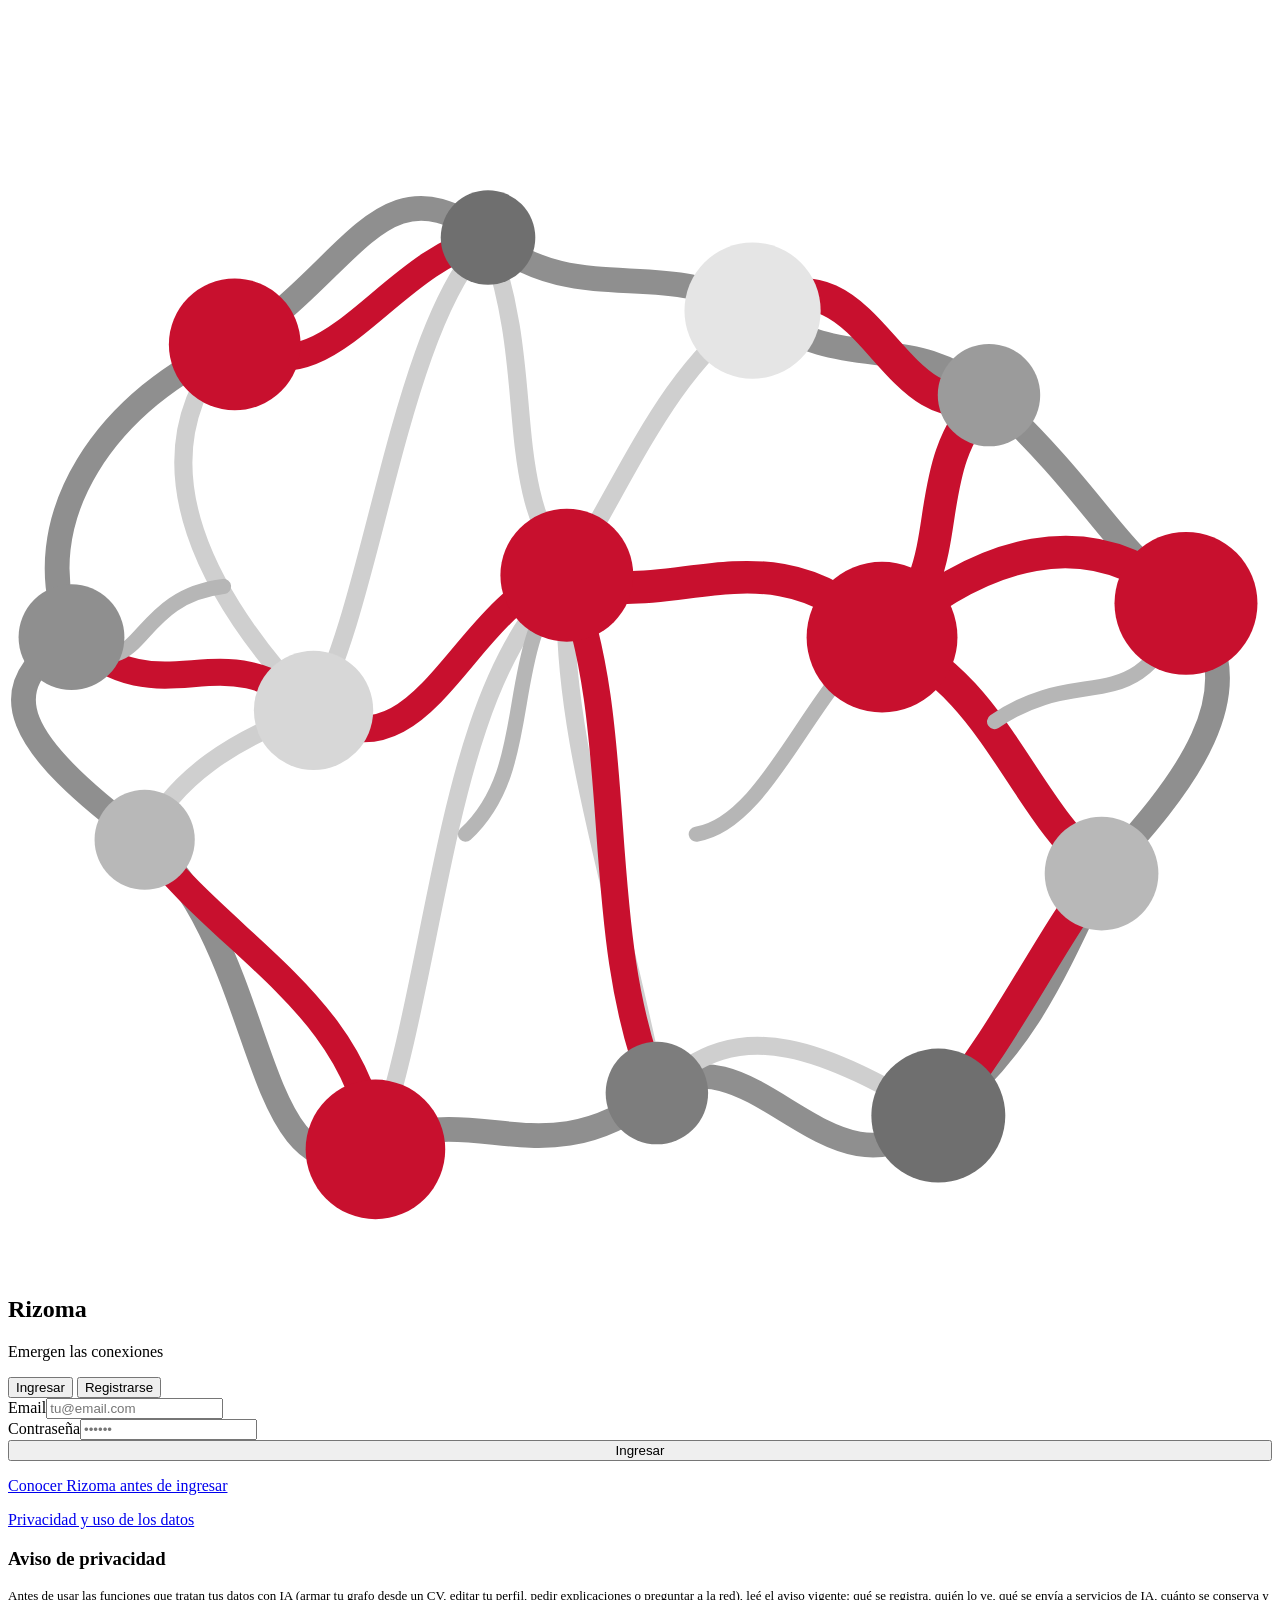
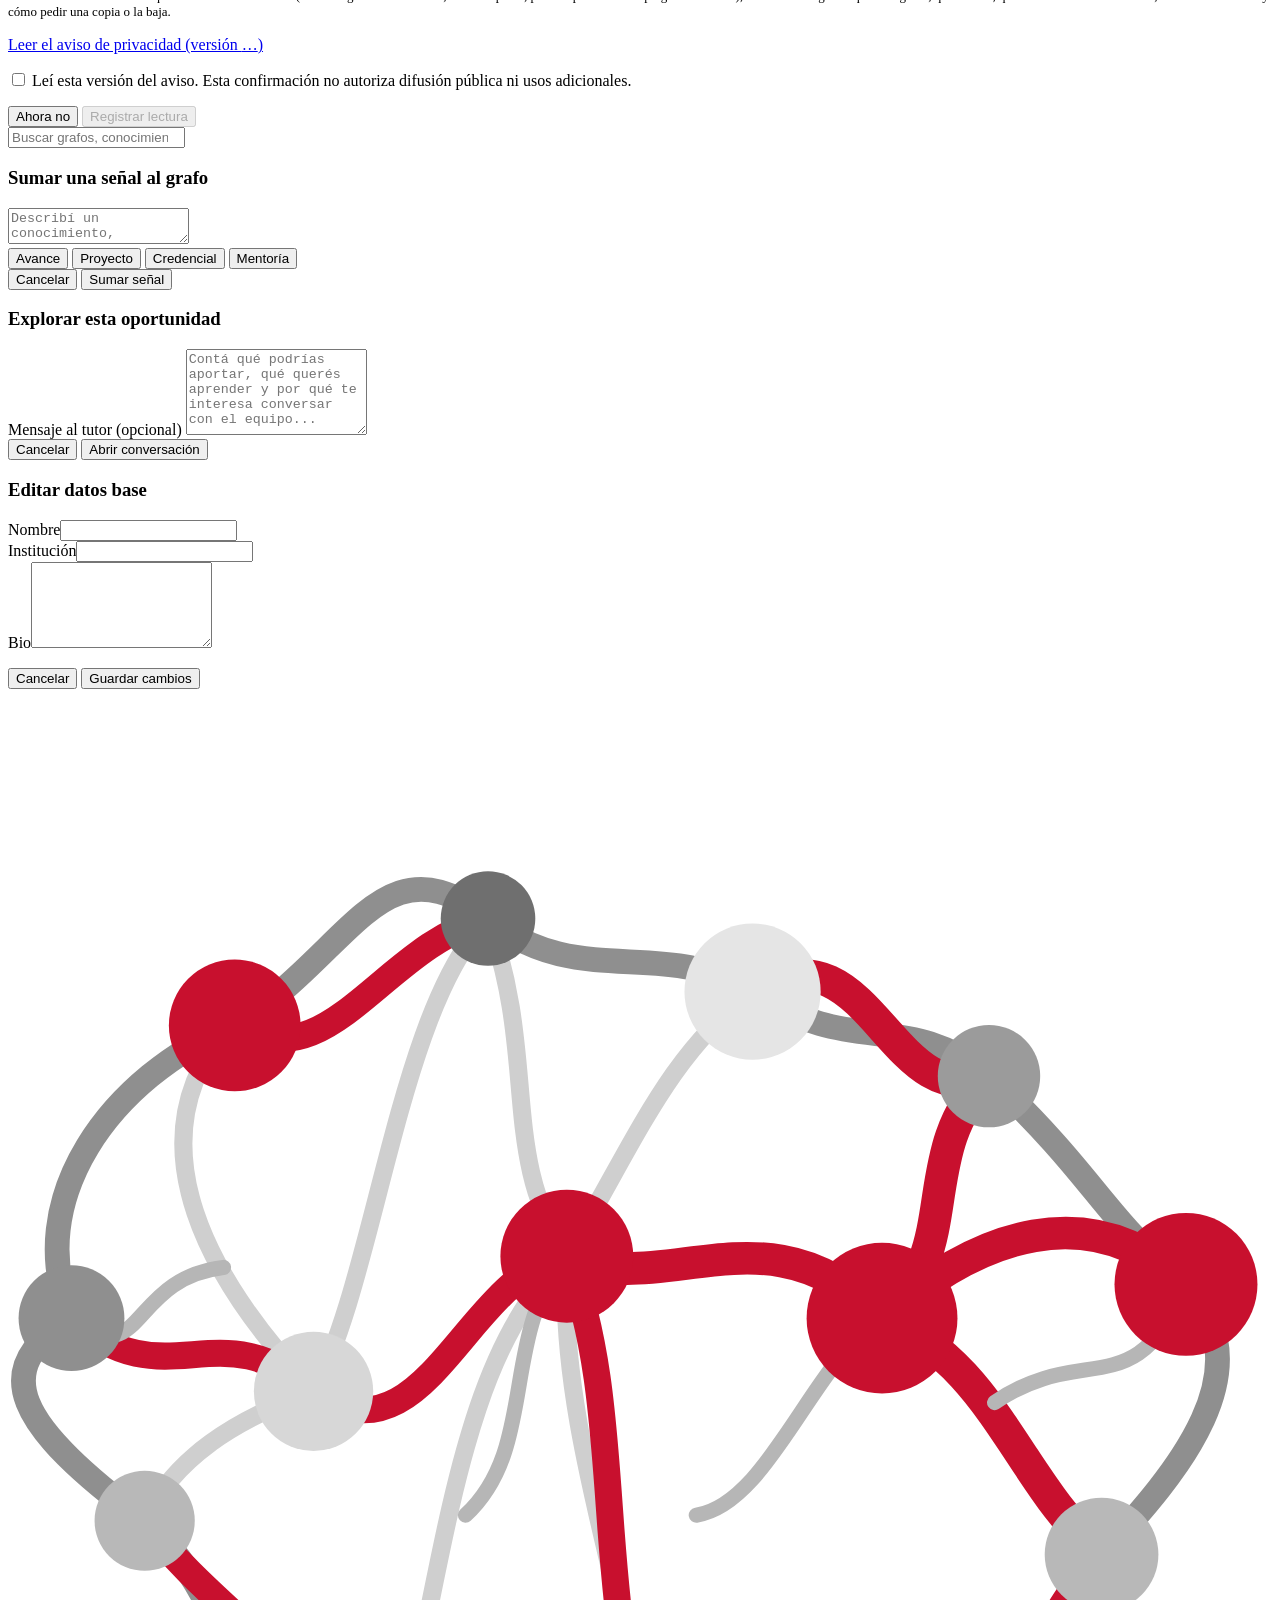
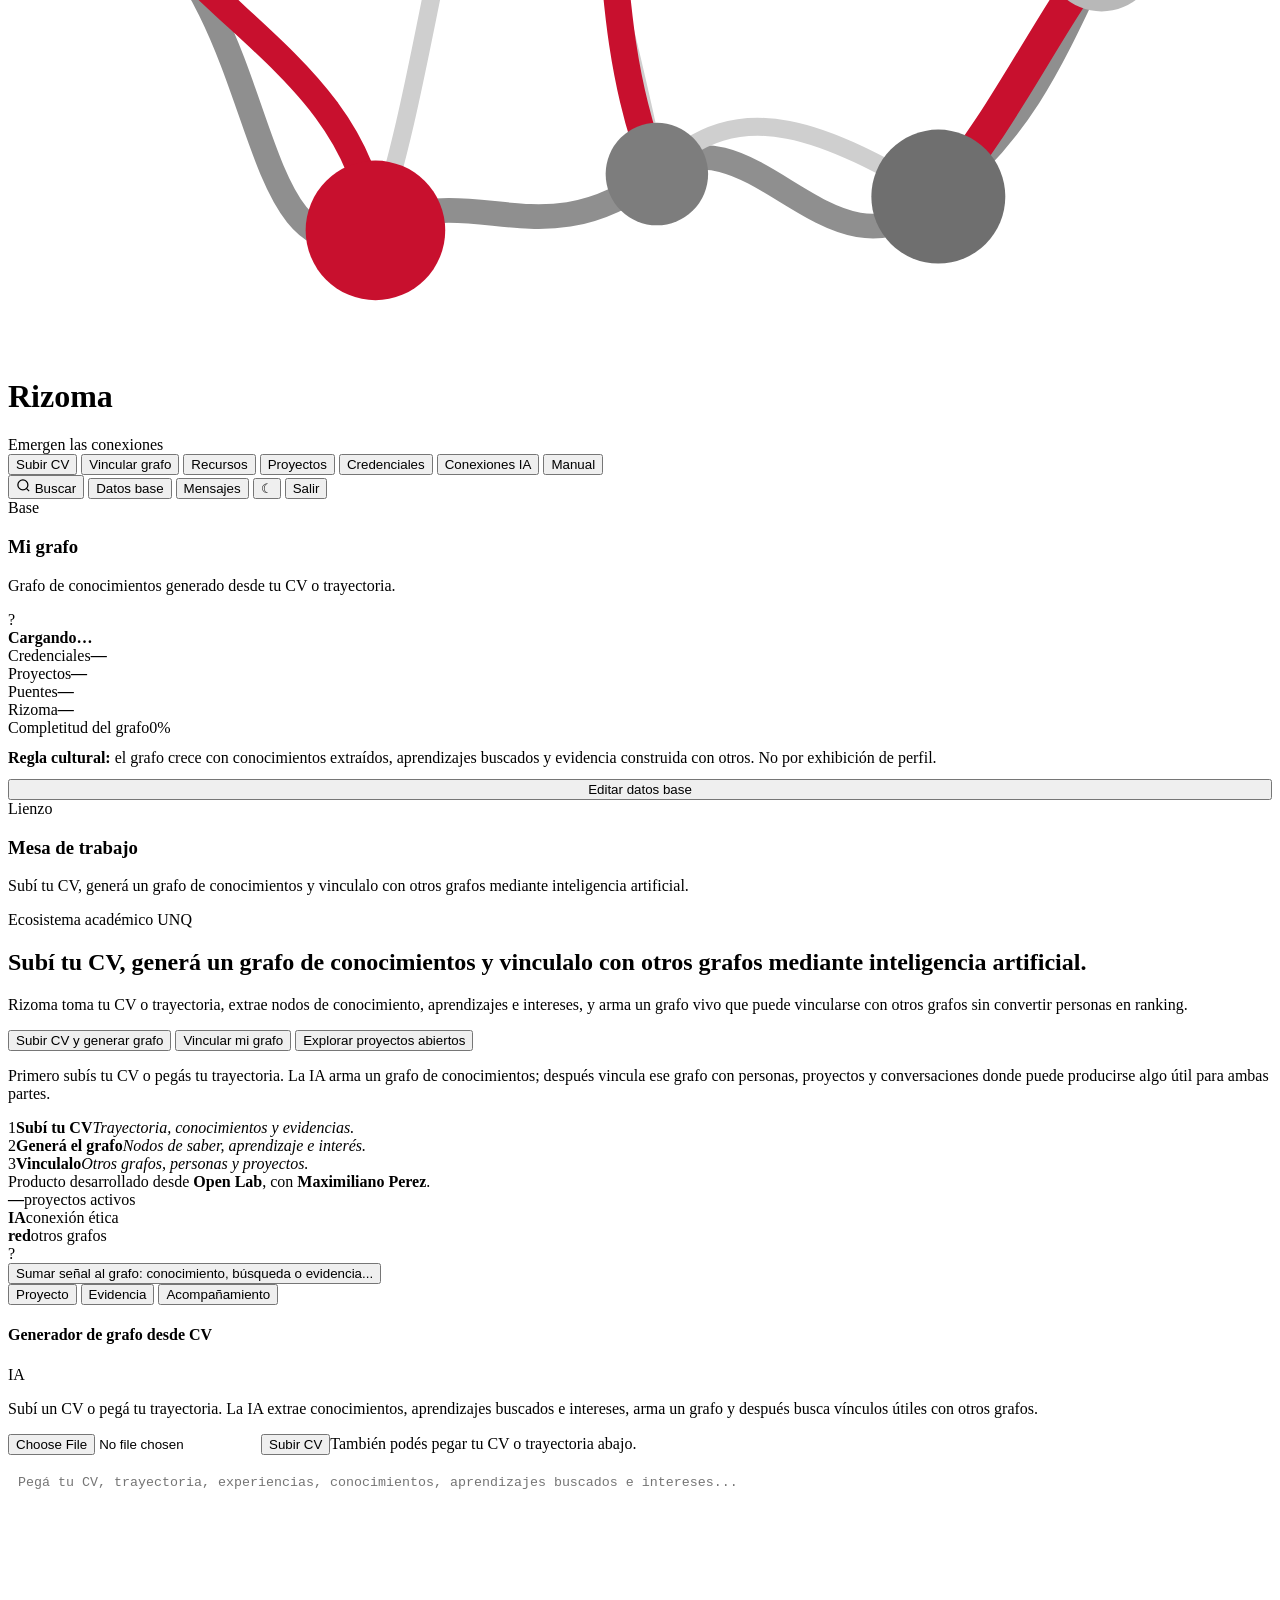
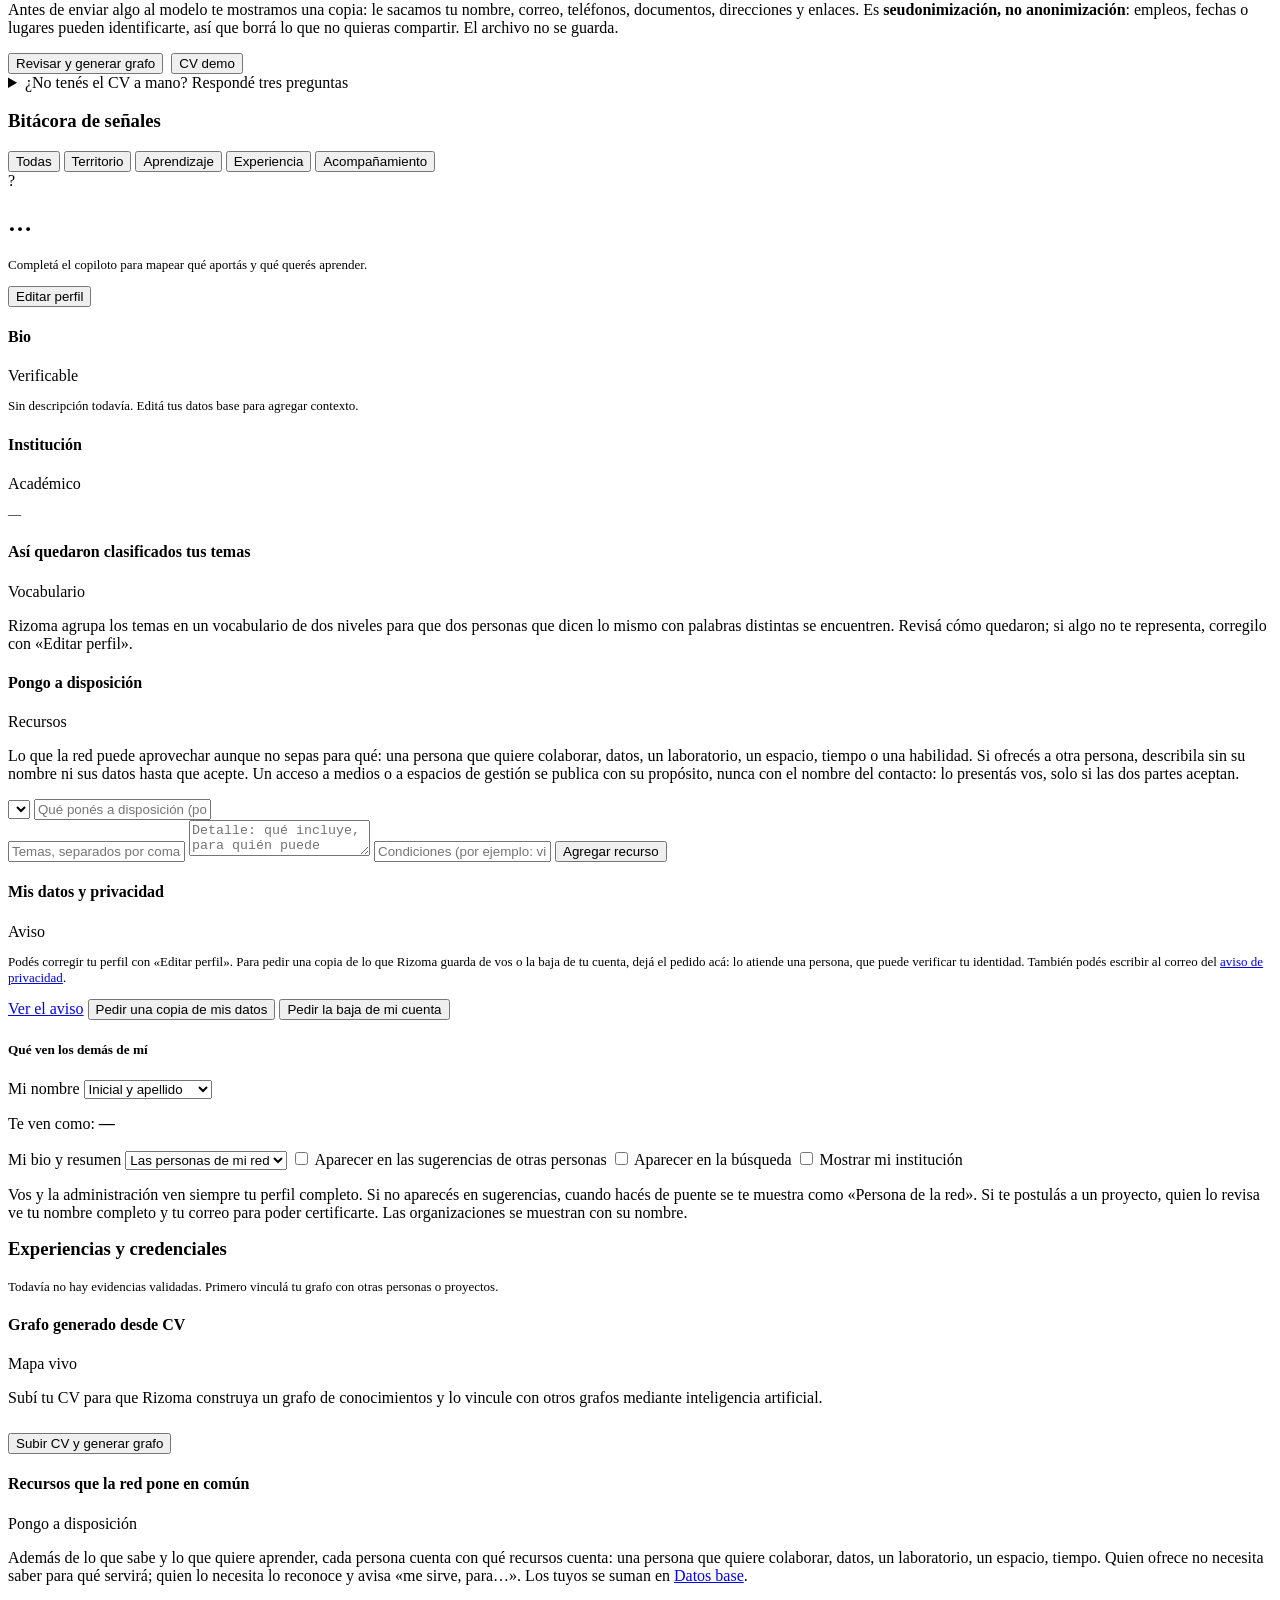
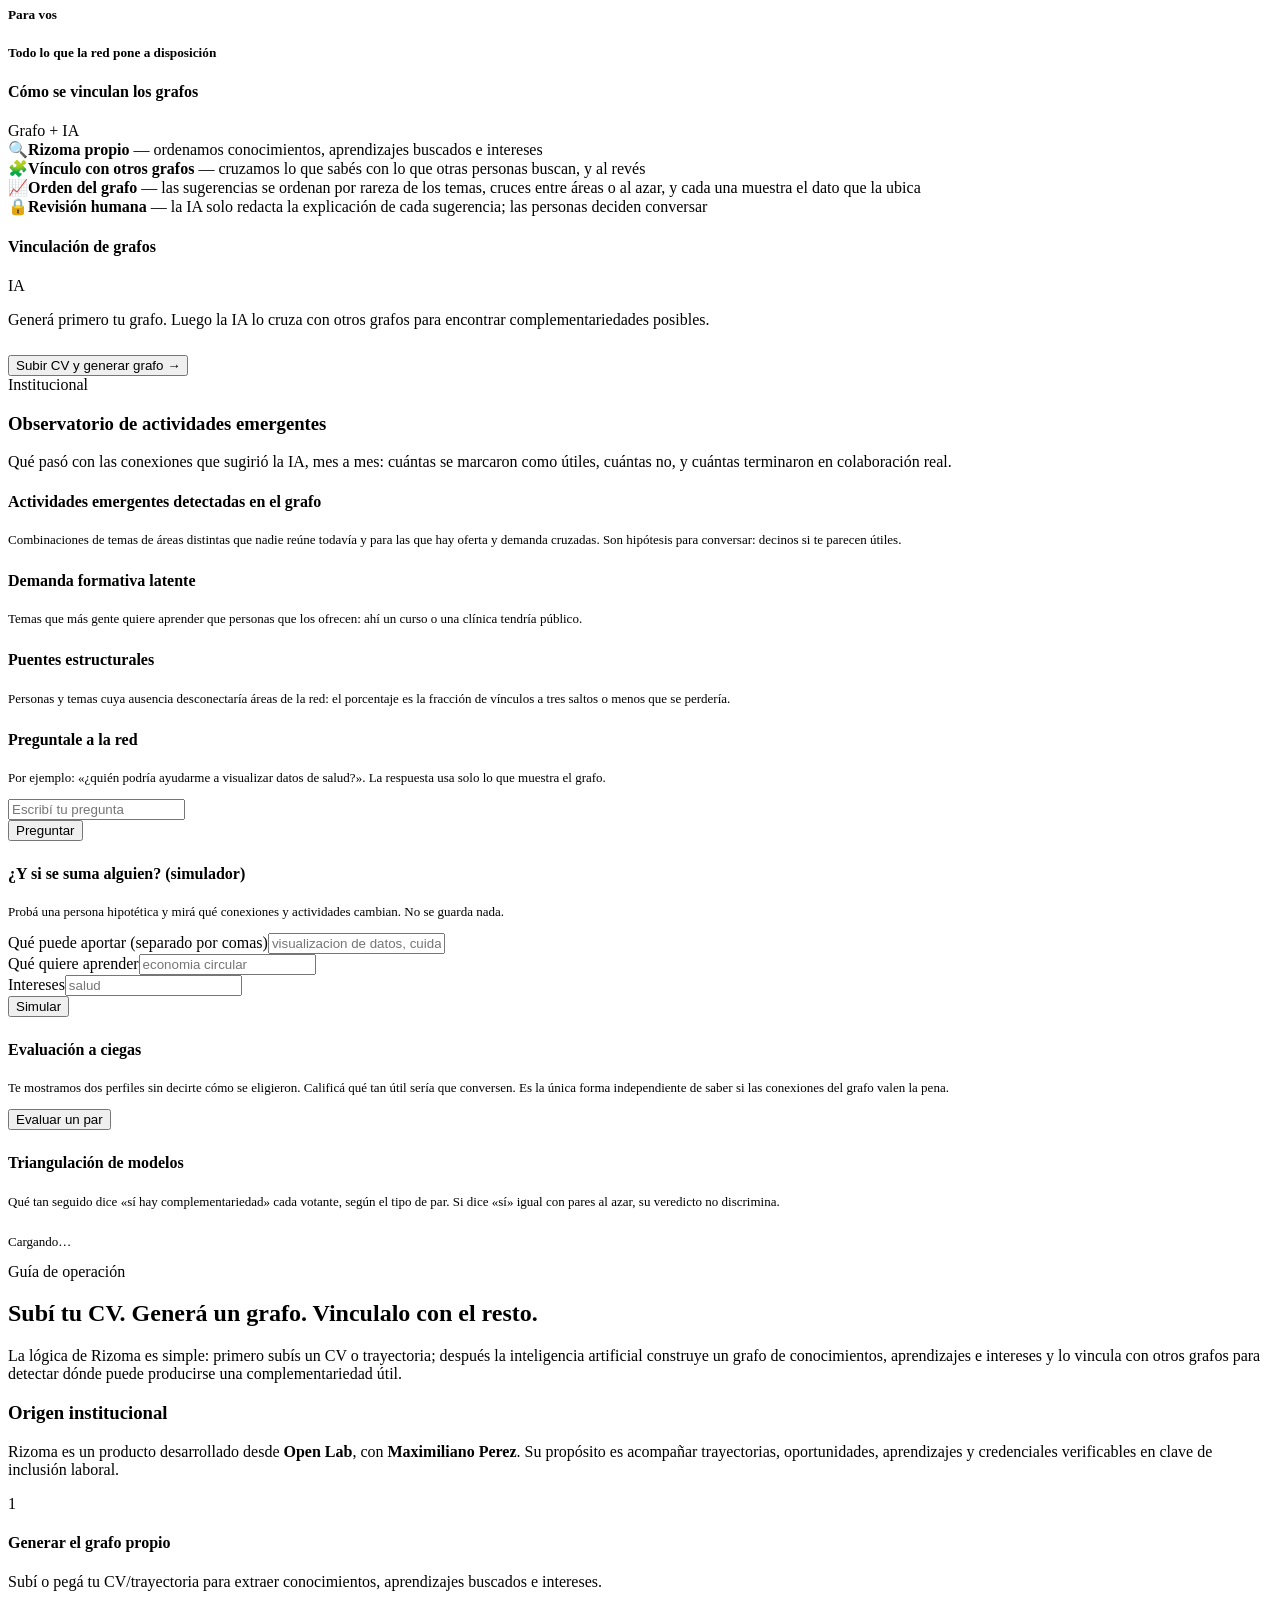
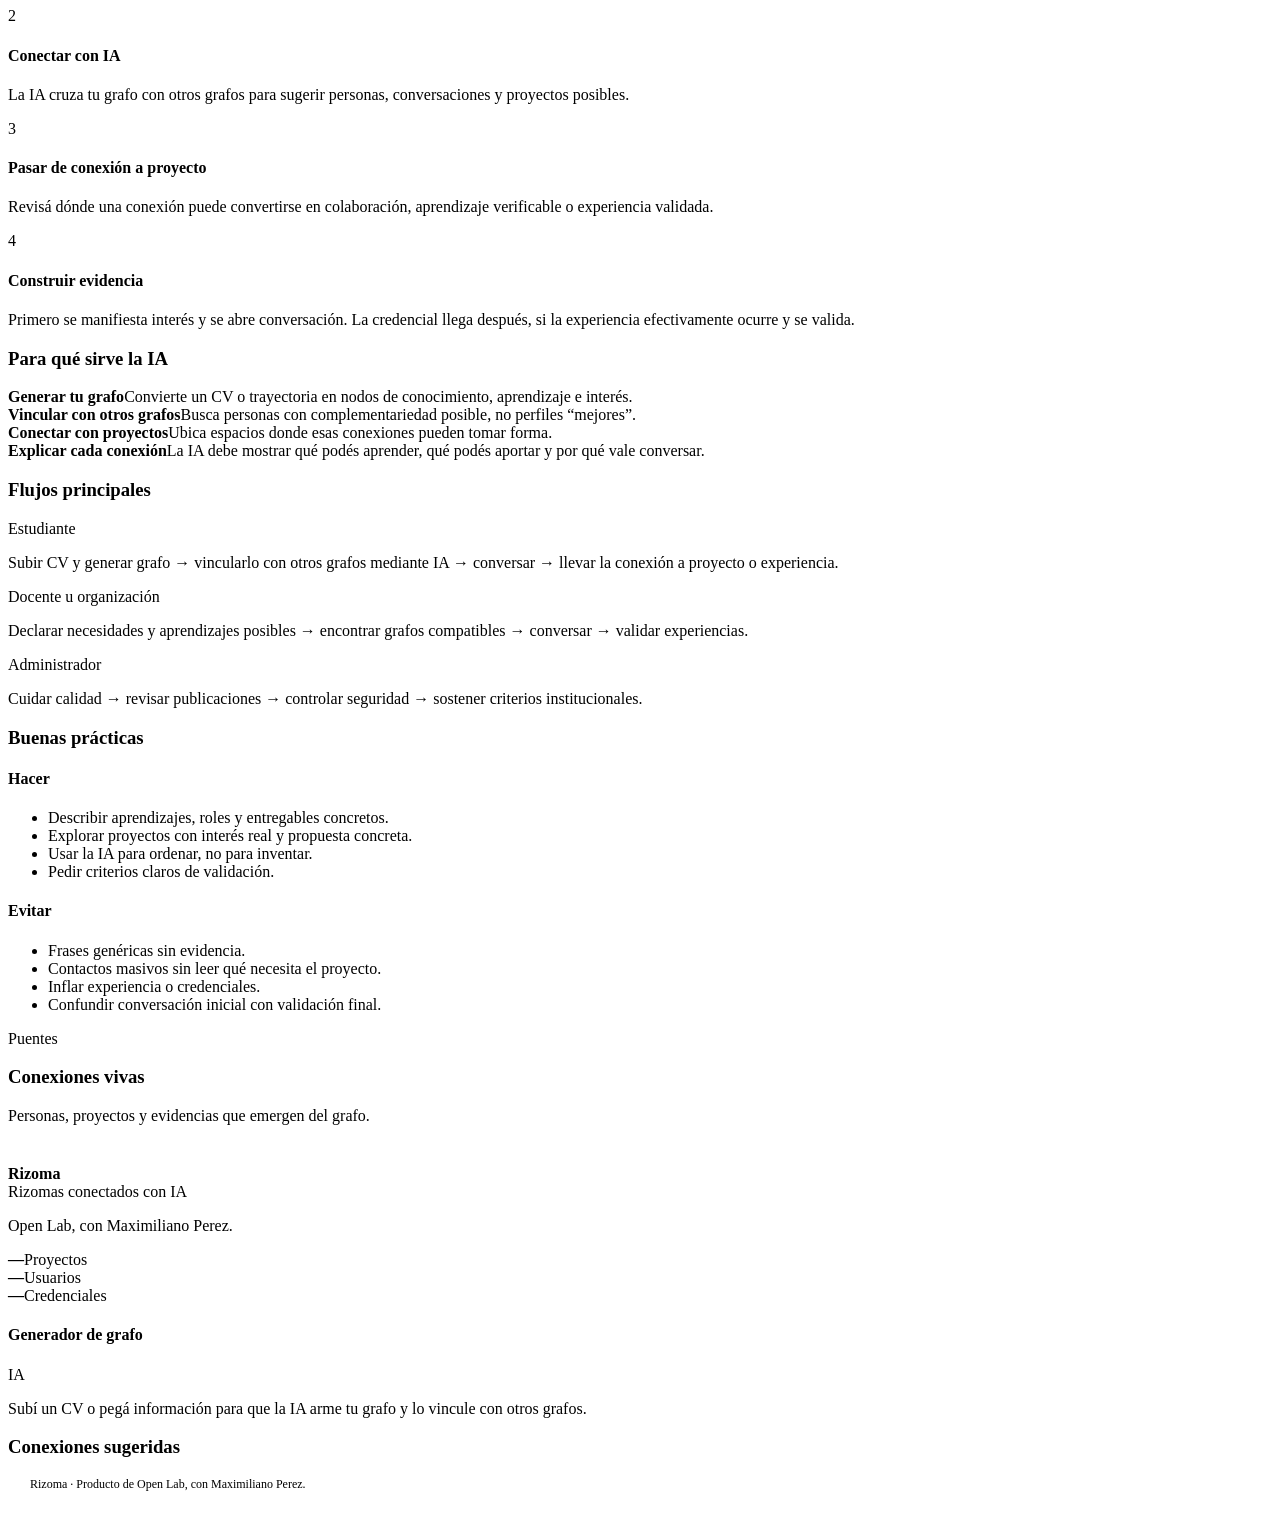
==== commit 0dab4477: "Rizoma 2.3.0: mantenimiento, instalacion y documentacion Co-Authored-By: Claude Sonnet 5.5 <noreply@" ====
--- a/static/index.html
+++ b/static/index.html
@@ -61,16 +61,13 @@
       <div class="form-group"><label>Contraseña</label><input type="password" id="regPass" placeholder="Mínimo 10 caracteres"></div>
       <div class="form-group">
         <label>Rol</label>
-        <select id="regRole">
-          <option value="student">Estudiante</option>
-          <option value="teacher">Docente / Investigador</option>
-          <option value="org">Organización</option>
-        </select>
+        <select id="regRole" disabled><option value="student">Participante</option></select><small>Los permisos institucionales requieren habilitación de administración.</small>
       </div>
       <div class="form-group"><label>Institución</label><input type="text" id="regInst" placeholder="Ej: UNQ, UNLP, UBA..."></div>
       <label class="aviso-check"><input type="checkbox" id="regAviso"> Leí el <a href="/privacidad" target="_blank" rel="noopener">aviso de privacidad</a>. Esta confirmación no autoriza difusión ni usos adicionales de mis datos.</label>
       <button class="btn" style="width:100%" onclick="doRegister()">Crear cuenta</button>
     </div>
+    <p class="auth-privacidad"><a href="/presentacion">Conocer Rizoma antes de ingresar</a></p>
     <p class="auth-privacidad"><a href="/privacidad" target="_blank" rel="noopener">Privacidad y uso de los datos</a></p>
   </div>
 </div>
@@ -616,7 +613,7 @@
   Rizoma · Producto de Open Lab, con Maximiliano Perez.
 </footer>
 
-<script src="static/js/app.js?v=20261031-mejoras"></script>
+<script src="static/js/app.js?v=20261126-aviso"></script>
 </body>
 </html>
 
